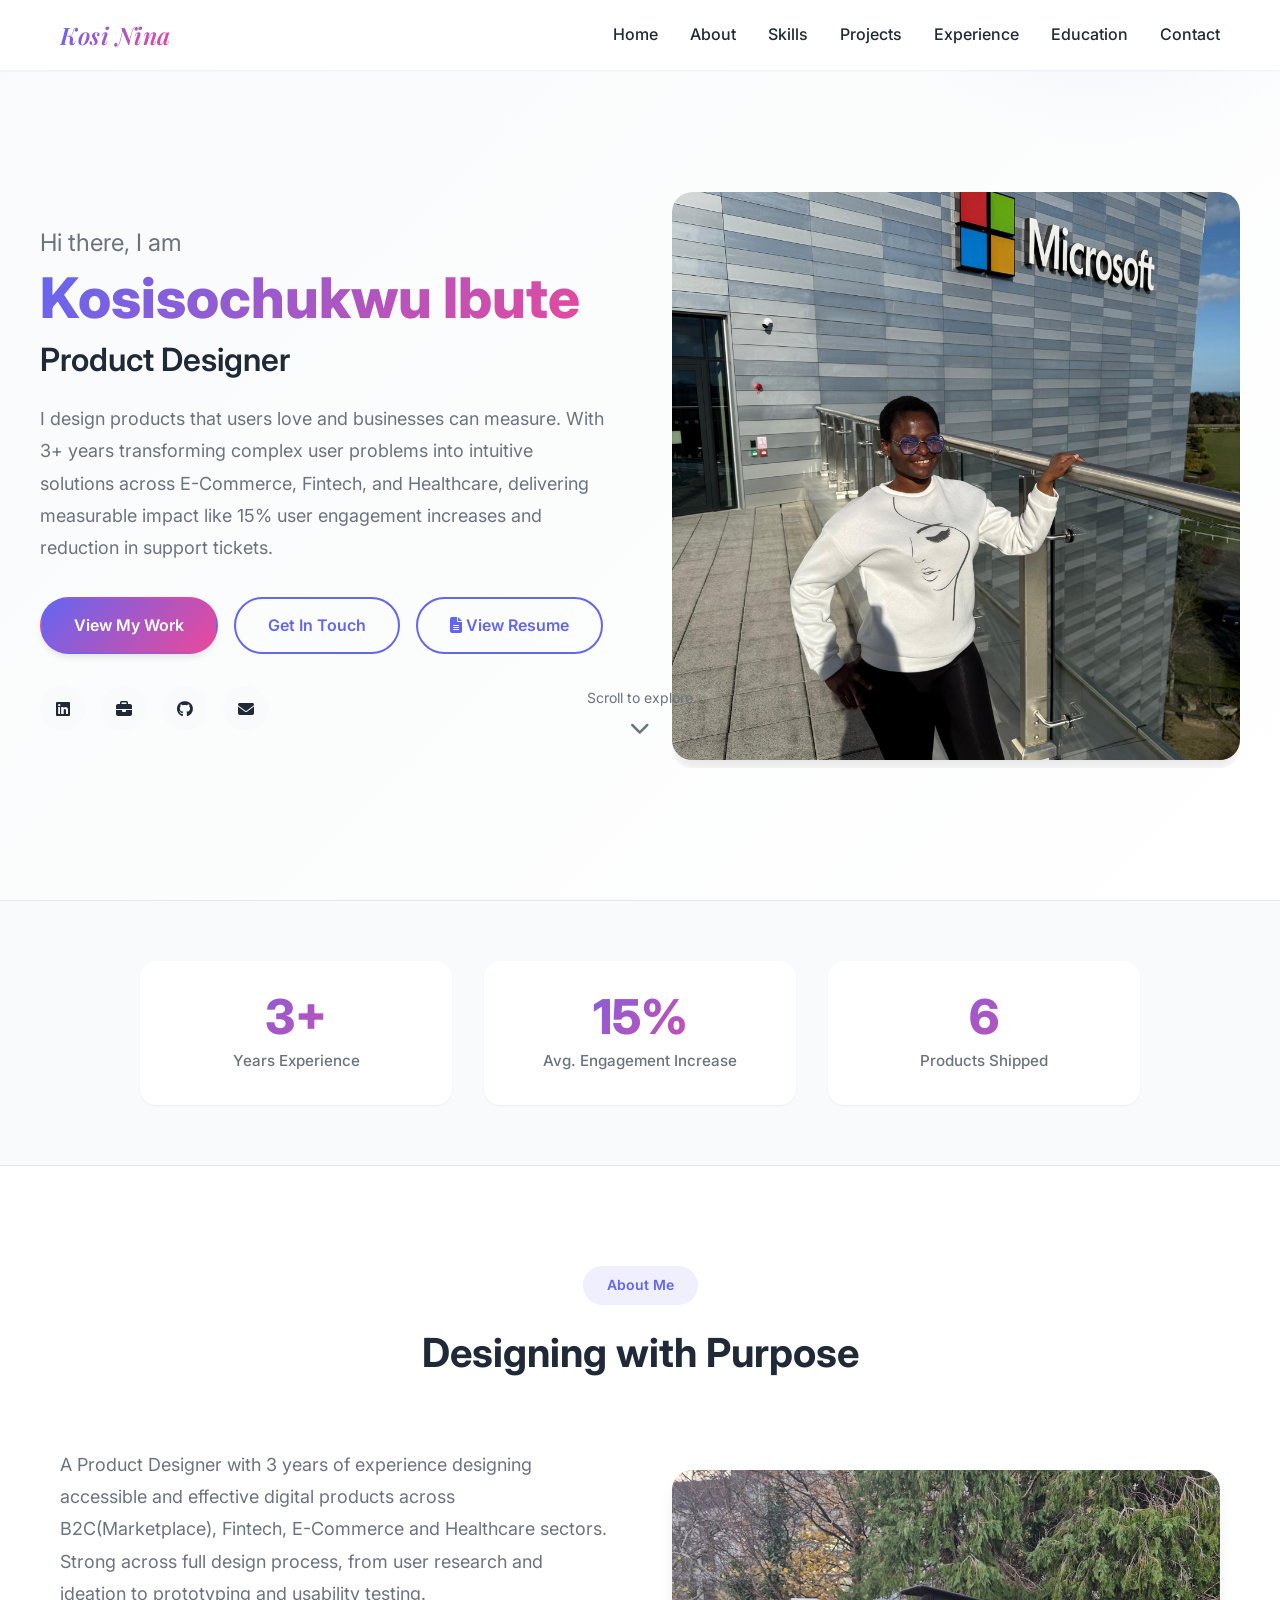
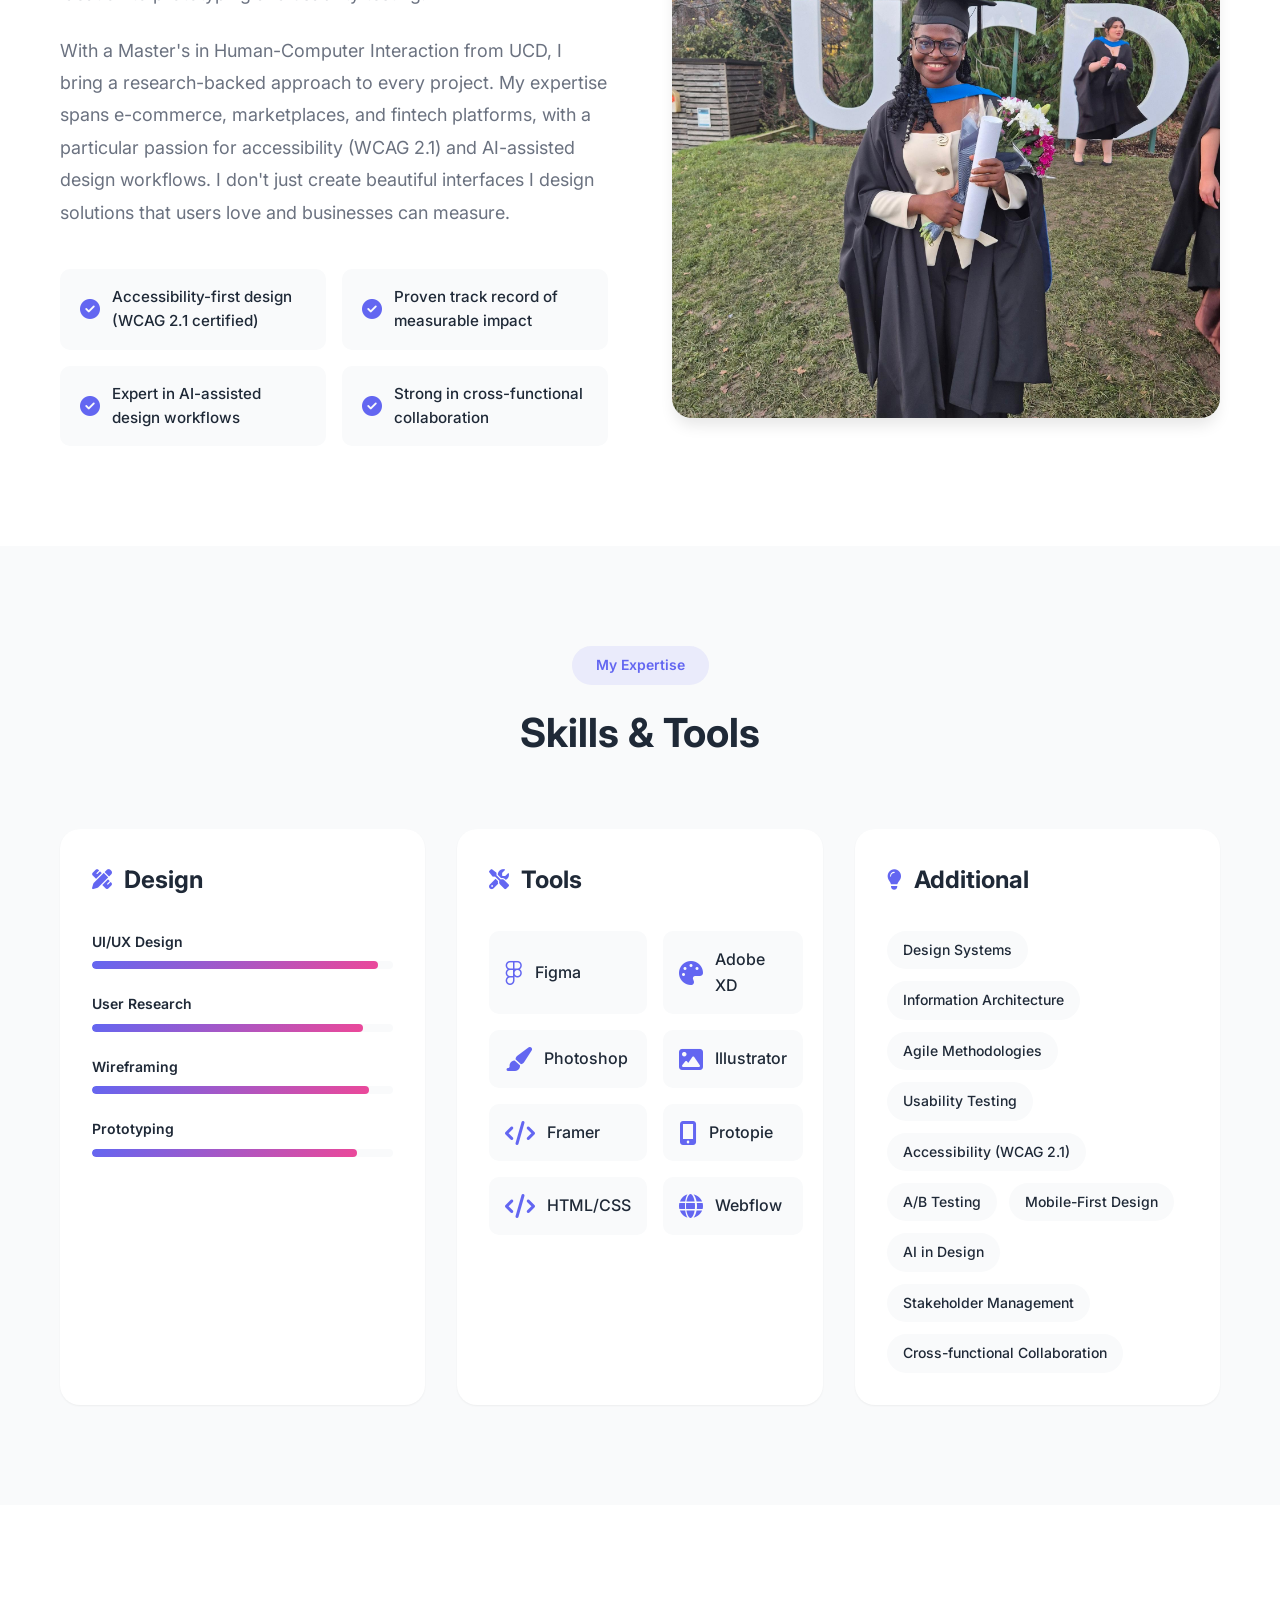
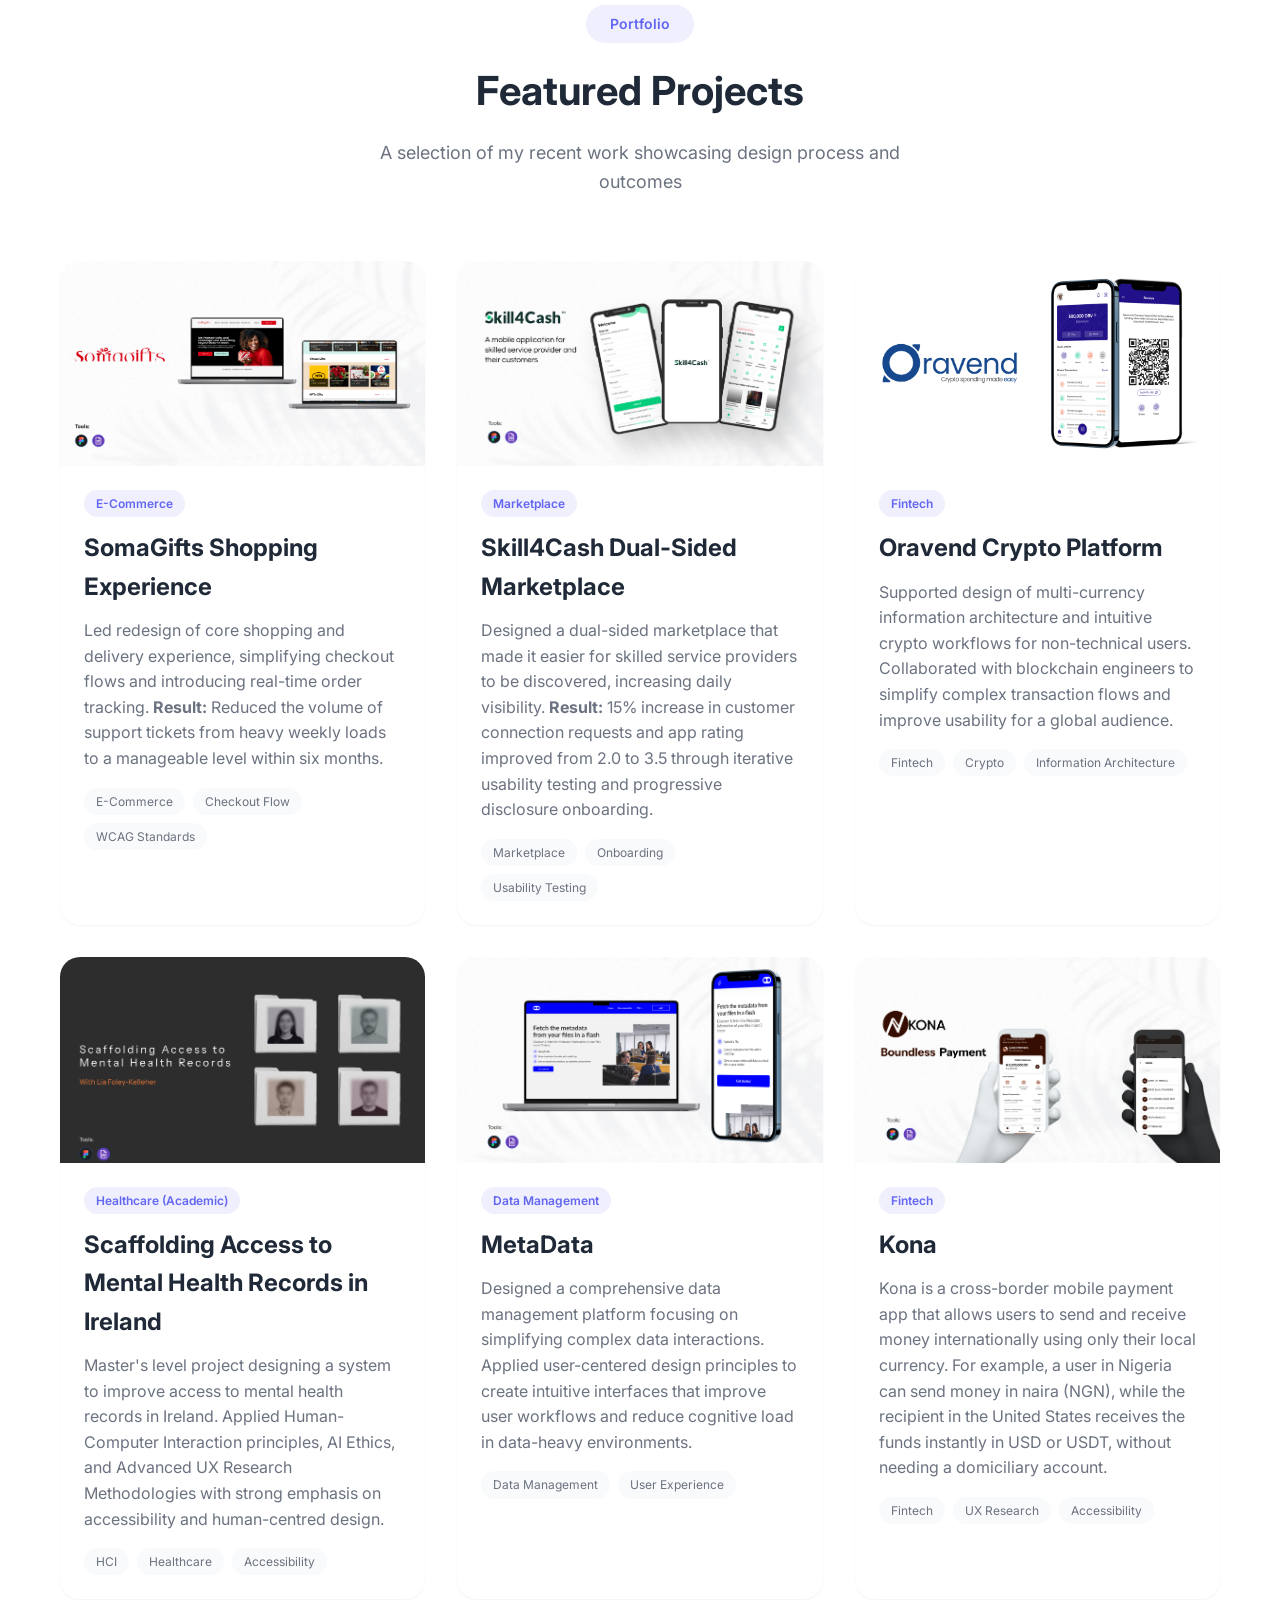
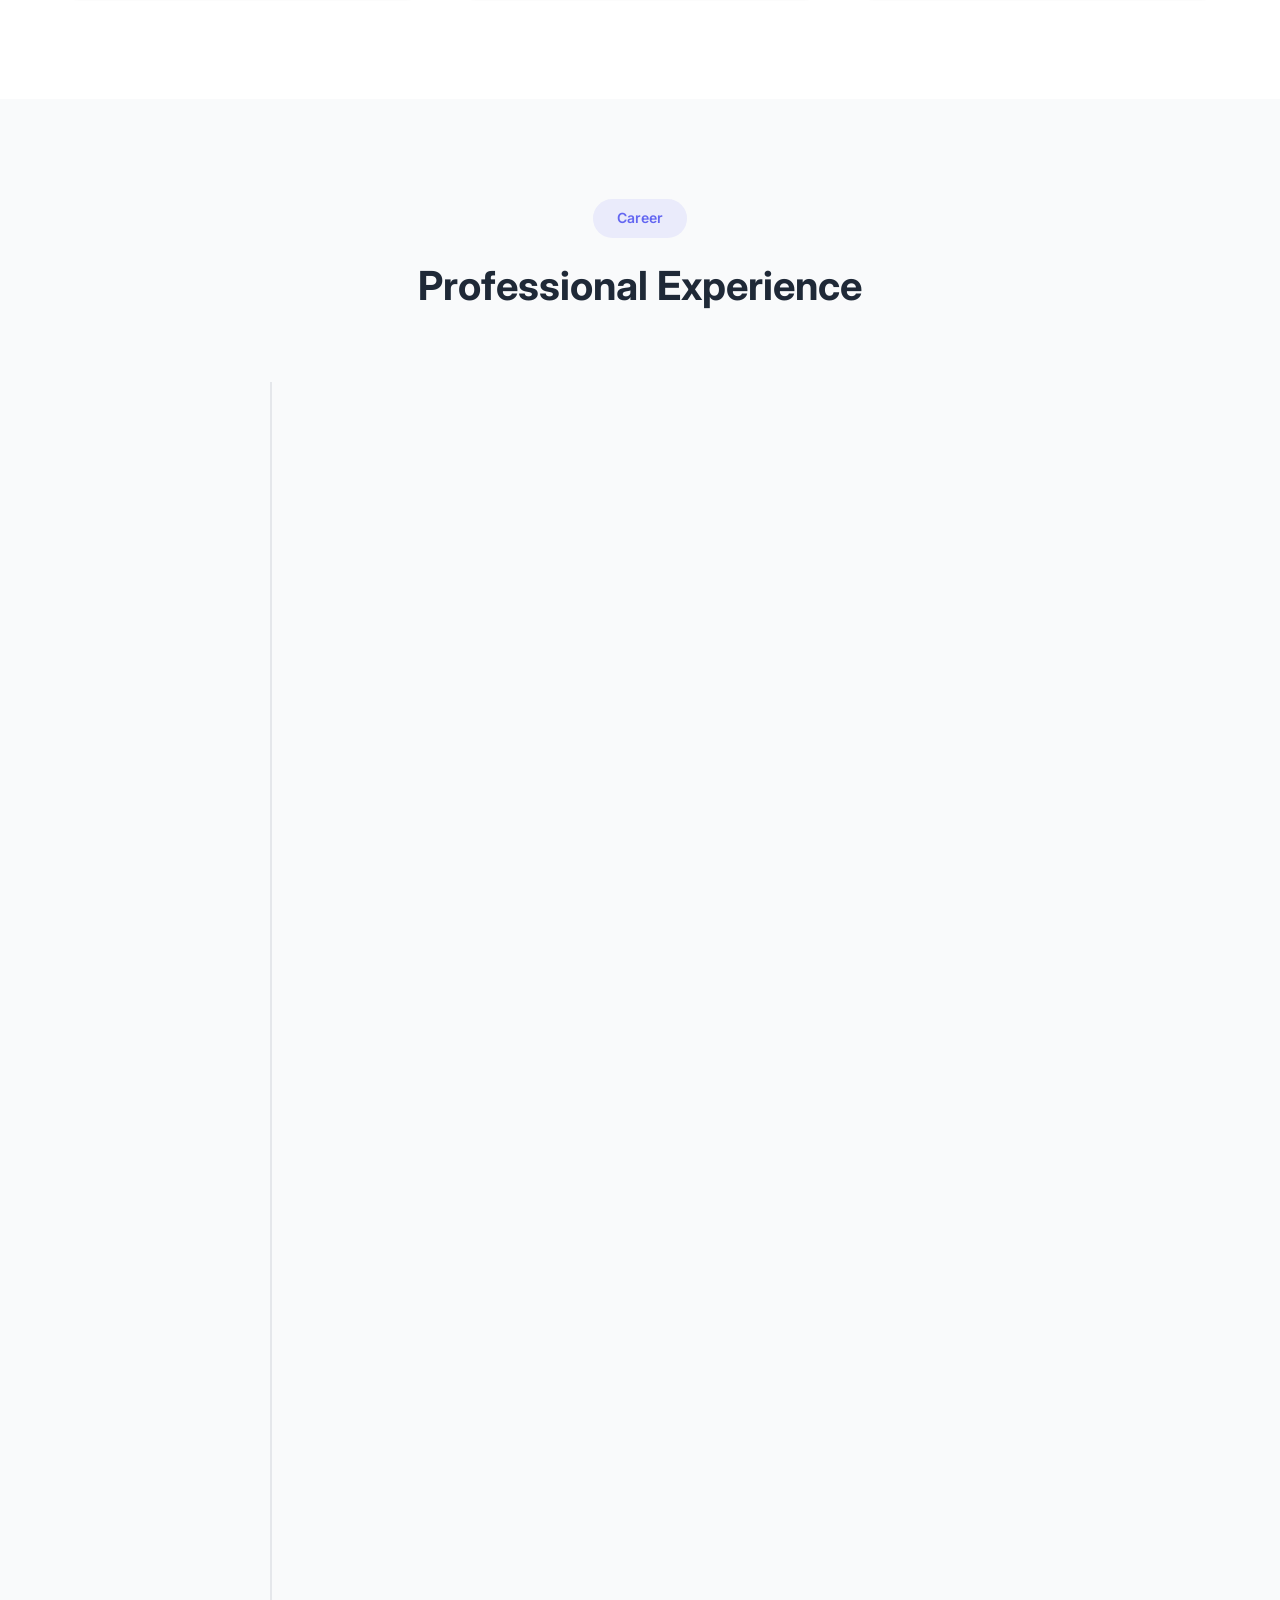
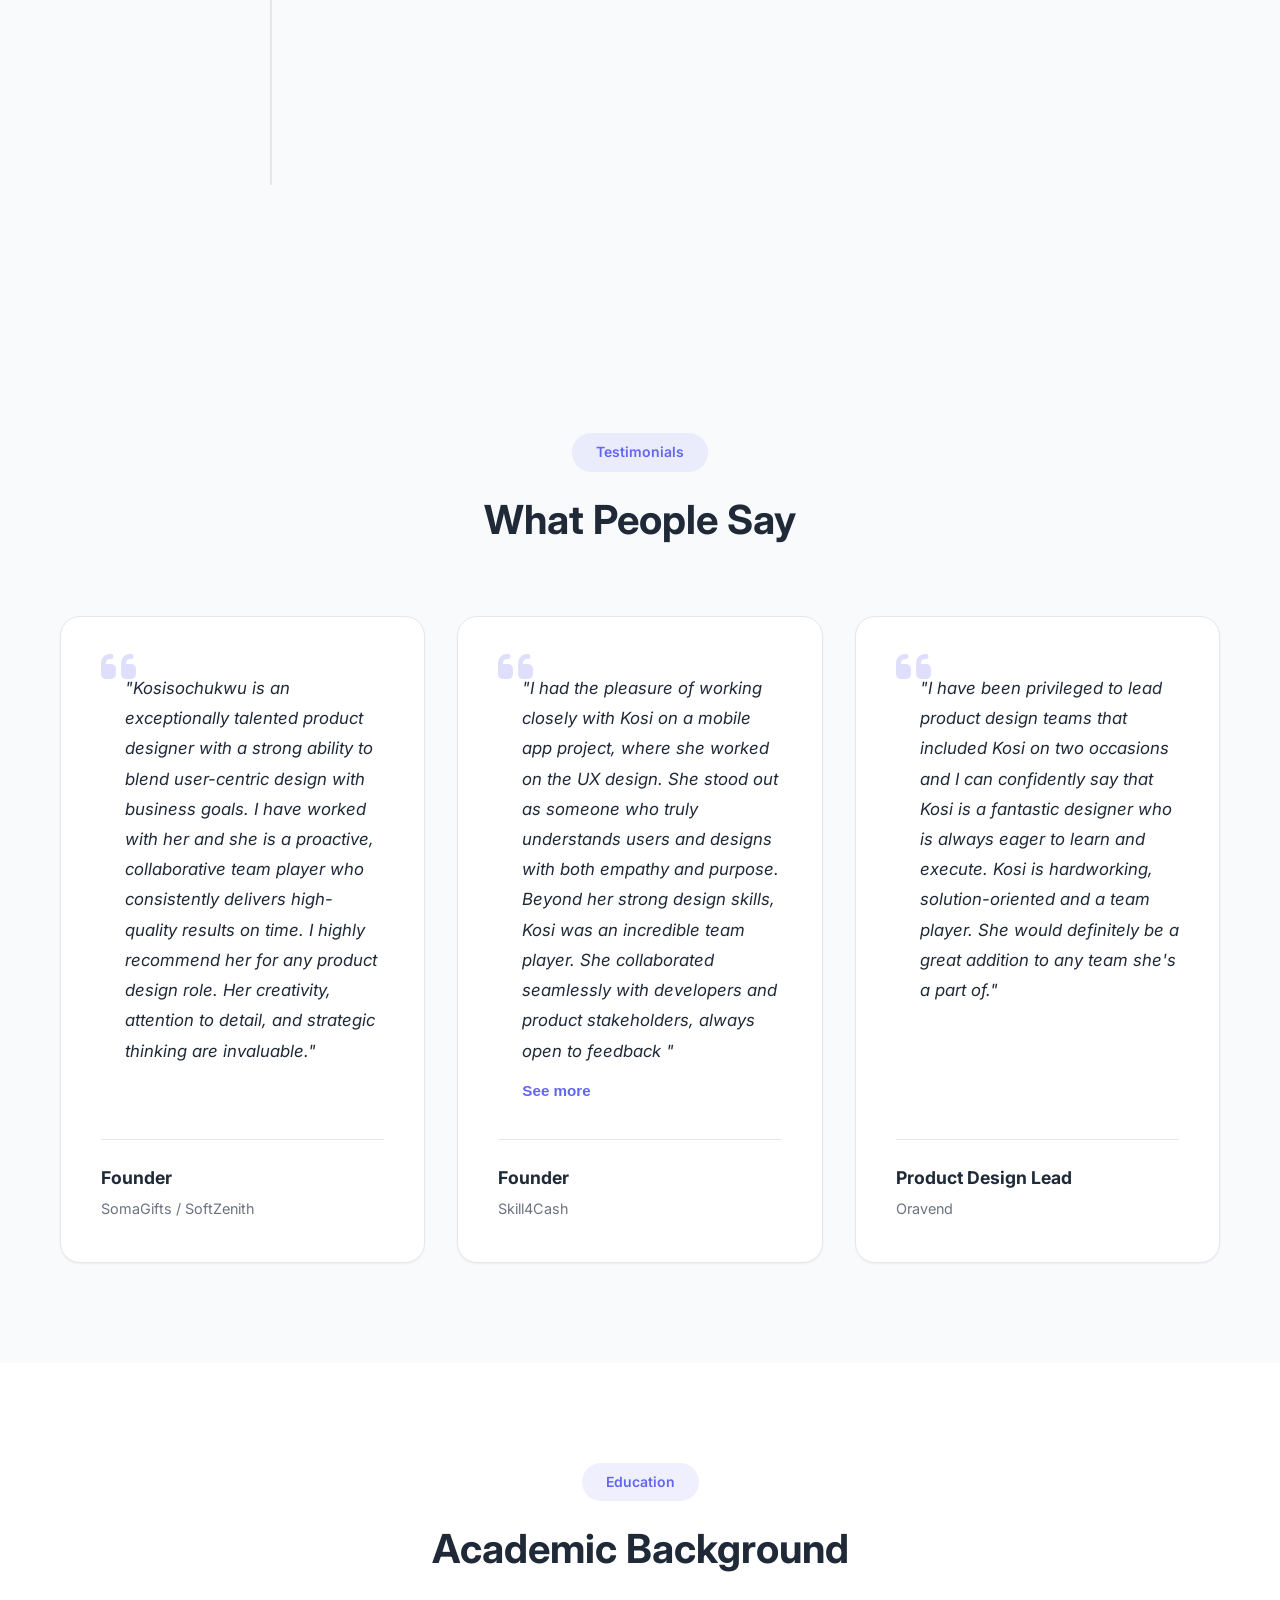
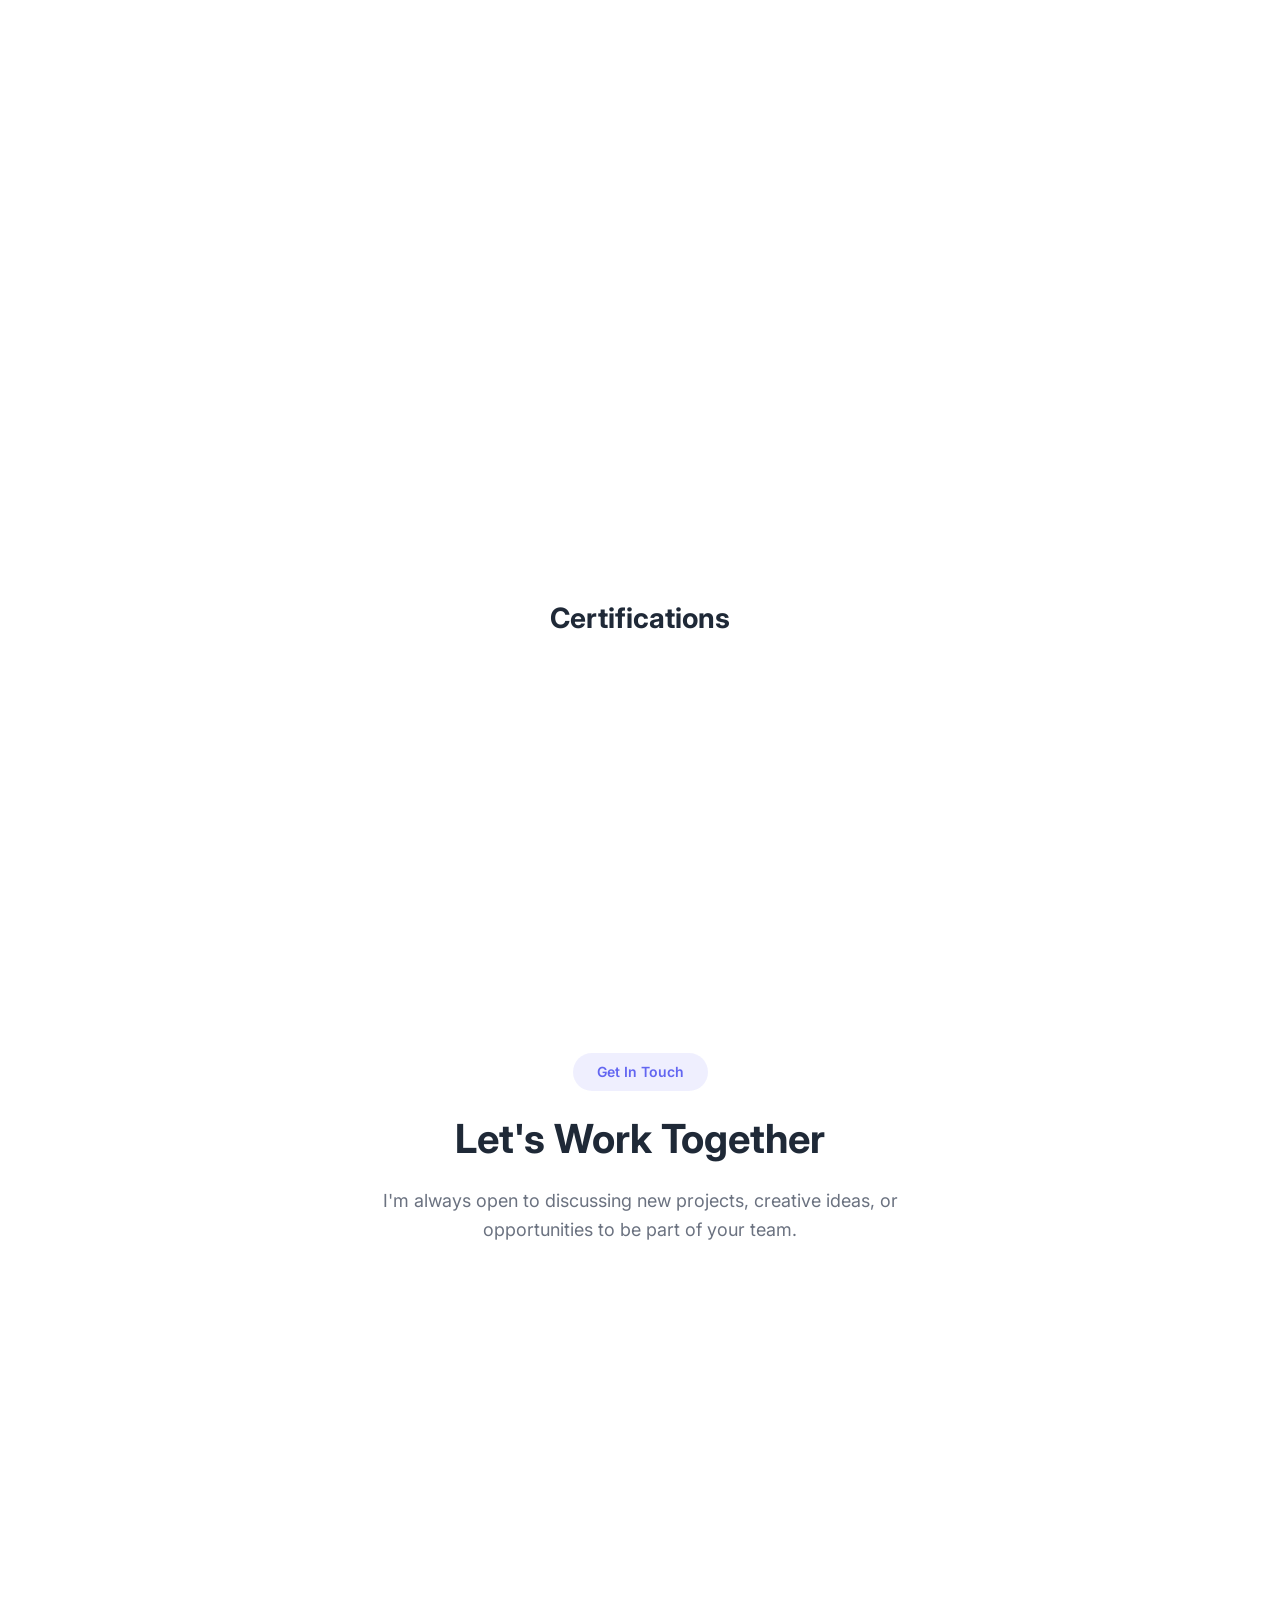
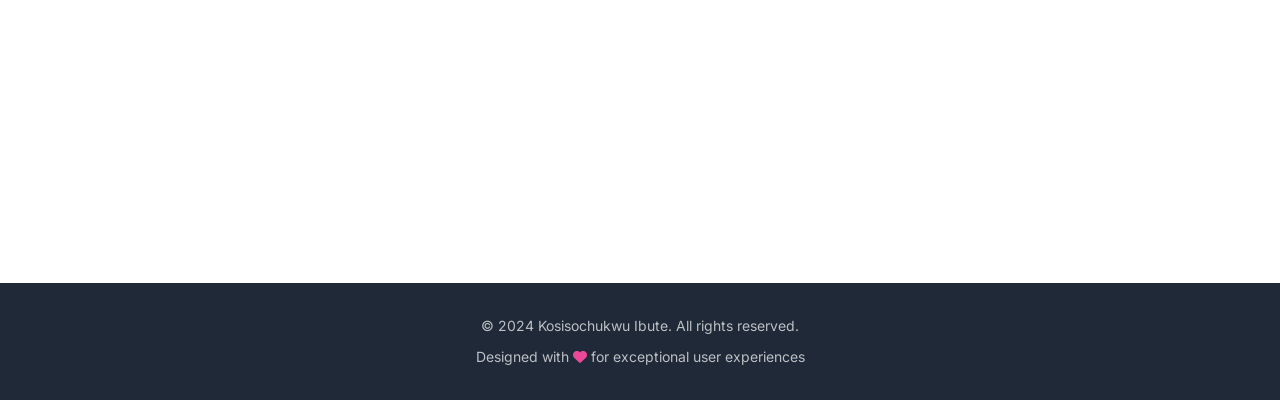
==== index.html @ f2a94120 "first commit" ====
<!DOCTYPE html>
<html lang="en">
  <head>
    <meta charset="UTF-8" />
    <meta name="viewport" content="width=device-width, initial-scale=1.0" />
    <meta
      name="description"
      content="Kosisochukwu Ibute - Product/UX Designer specializing in e-commerce, marketplaces, and service platforms. Creating accessible, user-centered designs with measurable impact."
    />
    <title>Kosisochukwu Ibute - Product/UX Designer Portfolio</title>
    <link rel="stylesheet" href="styles.css" />
    <link rel="preconnect" href="https://fonts.googleapis.com" />
    <link rel="preconnect" href="https://fonts.gstatic.com" crossorigin />
    <link
      href="https://fonts.googleapis.com/css2?family=Inter:wght@300;400;500;600;700;800&family=Playfair+Display:wght@400;500;600;700&display=swap"
      rel="stylesheet"
    />
    <link
      rel="stylesheet"
      href="https://cdnjs.cloudflare.com/ajax/libs/font-awesome/6.4.0/css/all.min.css"
    />
  </head>
  <body>
    <!-- Navigation -->
    <nav class="navbar" id="navbar">
      <div class="nav-container">
        <div class="nav-logo">
          <a href="#home">Kosi Nina</a>
        </div>
        <ul class="nav-menu" id="nav-menu">
          <li><a href="#home" class="nav-link">Home</a></li>
          <li><a href="#about" class="nav-link">About</a></li>
          <li><a href="#skills" class="nav-link">Skills</a></li>
          <li><a href="#projects" class="nav-link">Projects</a></li>
          <li><a href="#experience" class="nav-link">Experience</a></li>
          <li><a href="#education" class="nav-link">Education</a></li>
          <li><a href="#contact" class="nav-link">Contact</a></li>
        </ul>
        <div class="nav-toggle" id="nav-toggle">
          <span></span>
          <span></span>
          <span></span>
        </div>
      </div>
    </nav>

    <!-- Hero Section -->
    <section id="home" class="hero">
      <div class="hero-container">
        <div class="hero-content">
          <div class="hero-text">
            <h1 class="hero-title">
              <span class="greeting">Hi there, I am</span>
              <span class="name">Kosisochukwu Ibute</span>
              <span class="role">Product Designer</span>
            </h1>
            <p class="hero-description">
              I design products that users love and businesses can measure. With
              3+ years transforming complex user problems into intuitive
              solutions across E-Commerce, Fintech, and Healthcare, delivering
              measurable impact like 15% user engagement increases and reduction
              in support tickets.
            </p>
            <div class="hero-buttons">
              <a href="#projects" class="btn btn-primary">View My Work</a>
              <a href="#contact" class="btn btn-secondary">Get In Touch</a>
              <a
                href="https://docs.google.com/document/d/1Z4t0O67H4bUrwllw7_n6N_5n6ng1xH-hvOZMWwkYQN8/view"
                class="btn btn-secondary"
                target="_blank"
                rel="noopener noreferrer"
              >
                <i class="fas fa-file-alt"></i> View Resume
              </a>
            </div>
            <div class="hero-social">
              <a
                href="https://www.linkedin.com/in/kosisochukwu-ibute-6493121a3"
                aria-label="LinkedIn"
                title="LinkedIn"
                target="_blank"
                rel="noopener noreferrer"
                ><i class="fab fa-linkedin"></i
              ></a>
              <a
                href="https://www.notion.so/kosinina/Kosi-Nina-9a6395f71e2745cb83aa433cf4362776"
                aria-label="Portfolio"
                title="View Portfolio"
                target="_blank"
                rel="noopener noreferrer"
                ><i class="fas fa-briefcase"></i
              ></a>
              <a
                href="https://github.com/KosiNina"
                aria-label="GitHub"
                title="GitHub"
                target="_blank"
                rel="noopener noreferrer"
                ><i class="fab fa-github"></i
              ></a>
              <a
                href="mailto:kosisochukwuibute@gmail.com"
                aria-label="Email"
                title="Email"
                ><i class="fas fa-envelope"></i
              ></a>
            </div>
          </div>
          <div class="hero-image">
            <img
              src="profile.jpeg"
              alt="Kosisochukwu Ibute - Product/UX Designer"
              class="profile-image"
            />
          </div>
        </div>
        <div class="scroll-indicator">
          <span>Scroll to explore</span>
          <i class="fas fa-chevron-down"></i>
        </div>
      </div>
    </section>

    <!-- Quick Stats Section -->
    <section class="quick-stats">
      <div class="container">
        <div class="stats-grid">
          <div class="stat-item">
            <div class="stat-number">3+</div>
            <div class="stat-label">Years Experience</div>
          </div>
          <div class="stat-item">
            <div class="stat-number">15%</div>
            <div class="stat-label">Avg. Engagement Increase</div>
          </div>
          <div class="stat-item">
            <div class="stat-number">6</div>
            <div class="stat-label">Products Shipped</div>
          </div>
        </div>
      </div>
    </section>

    <!-- About Section -->
    <section id="about" class="about">
      <div class="container">
        <div class="section-header">
          <span class="section-tag">About Me</span>
          <h2 class="section-title">Designing with Purpose</h2>
        </div>
        <div class="about-content">
          <div class="about-text">
            <p class="about-intro">
              A Product Designer with 3 years of experience designing accessible
              and effective digital products across B2C(Marketplace), Fintech,
              E-Commerce and Healthcare sectors. Strong across full design
              process, from user research and ideation to prototyping and
              usability testing.
            </p>
            <p>
              With a Master's in Human-Computer Interaction from UCD, I bring a
              research-backed approach to every project. My expertise spans
              e-commerce, marketplaces, and fintech platforms, with a particular
              passion for accessibility (WCAG 2.1) and AI-assisted design
              workflows. I don't just create beautiful interfaces I design
              solutions that users love and businesses can measure.
            </p>
            <div class="about-highlights">
              <div class="highlight-item">
                <i class="fas fa-check-circle"></i>
                <span>Accessibility-first design (WCAG 2.1 certified)</span>
              </div>
              <div class="highlight-item">
                <i class="fas fa-check-circle"></i>
                <span>Proven track record of measurable impact</span>
              </div>
              <div class="highlight-item">
                <i class="fas fa-check-circle"></i>
                <span>Expert in AI-assisted design workflows</span>
              </div>
              <div class="highlight-item">
                <i class="fas fa-check-circle"></i>
                <span>Strong in cross-functional collaboration</span>
              </div>
            </div>
          </div>
          <div class="about-image">
            <img
              src="profile2.jpeg"
              alt="Kosisochukwu Ibute - UCD Graduation"
              class="profile-image"
            />
          </div>
        </div>
      </div>
    </section>

    <!-- Skills Section -->
    <section id="skills" class="skills">
      <div class="container">
        <div class="section-header">
          <span class="section-tag">My Expertise</span>
          <h2 class="section-title">Skills & Tools</h2>
        </div>
        <div class="skills-grid">
          <div class="skill-category">
            <h3 class="skill-category-title">
              <i class="fas fa-pencil-ruler"></i>
              Design
            </h3>
            <div class="skill-items">
              <div class="skill-item">
                <span class="skill-name">UI/UX Design</span>
                <div class="skill-bar">
                  <div class="skill-progress" data-width="95"></div>
                </div>
              </div>
              <div class="skill-item">
                <span class="skill-name">User Research</span>
                <div class="skill-bar">
                  <div class="skill-progress" data-width="90"></div>
                </div>
              </div>
              <div class="skill-item">
                <span class="skill-name">Wireframing</span>
                <div class="skill-bar">
                  <div class="skill-progress" data-width="92"></div>
                </div>
              </div>
              <div class="skill-item">
                <span class="skill-name">Prototyping</span>
                <div class="skill-bar">
                  <div class="skill-progress" data-width="88"></div>
                </div>
              </div>
            </div>
          </div>
          <div class="skill-category">
            <h3 class="skill-category-title">
              <i class="fas fa-tools"></i>
              Tools
            </h3>
            <div class="tools-grid">
              <div class="tool-item">
                <i class="fab fa-figma"></i>
                <span>Figma</span>
              </div>
              <div class="tool-item">
                <i class="fas fa-palette"></i>
                <span>Adobe XD</span>
              </div>
              <div class="tool-item">
                <i class="fas fa-paint-brush"></i>
                <span>Photoshop</span>
              </div>
              <div class="tool-item">
                <i class="fas fa-image"></i>
                <span>Illustrator</span>
              </div>
              <div class="tool-item">
                <i class="fas fa-code"></i>
                <span>Framer</span>
              </div>
              <div class="tool-item">
                <i class="fas fa-mobile-alt"></i>
                <span>Protopie</span>
              </div>
              <div class="tool-item">
                <i class="fas fa-code"></i>
                <span>HTML/CSS</span>
              </div>
              <div class="tool-item">
                <i class="fas fa-globe"></i>
                <span>Webflow</span>
              </div>
            </div>
          </div>
          <div class="skill-category">
            <h3 class="skill-category-title">
              <i class="fas fa-lightbulb"></i>
              Additional
            </h3>
            <div class="additional-skills">
              <span class="skill-badge">Design Systems</span>
              <span class="skill-badge">Information Architecture</span>
              <span class="skill-badge">Agile Methodologies</span>
              <span class="skill-badge">Usability Testing</span>
              <span class="skill-badge">Accessibility (WCAG 2.1)</span>
              <span class="skill-badge">A/B Testing</span>
              <span class="skill-badge">Mobile-First Design</span>
              <span class="skill-badge">AI in Design</span>
              <span class="skill-badge">Stakeholder Management</span>
              <span class="skill-badge">Cross-functional Collaboration</span>
            </div>
          </div>
        </div>
      </div>
    </section>

    <!-- Projects Section -->
    <section id="projects" class="projects">
      <div class="container">
        <div class="section-header">
          <span class="section-tag">Portfolio</span>
          <h2 class="section-title">Featured Projects</h2>
          <p class="section-subtitle">
            A selection of my recent work showcasing design process and outcomes
          </p>
        </div>
        <div class="projects-grid">
          <div class="project-card">
            <div class="project-image">
              <img src="Screen use.png" alt="SomaGifts Project" />
              <div class="project-overlay">
                <a href="somagift-case-study.html" class="project-link"
                  >View Case Study</a
                >
              </div>
            </div>
            <div class="project-content">
              <span class="project-category">E-Commerce</span>
              <h3 class="project-title">SomaGifts Shopping Experience</h3>
              <p class="project-description">
                Led redesign of core shopping and delivery experience,
                simplifying checkout flows and introducing real-time order
                tracking. <strong>Result:</strong> Reduced the volume of support
                tickets from heavy weekly loads to a manageable level within six
                months.
              </p>
              <div class="project-tags">
                <span>E-Commerce</span>
                <span>Checkout Flow</span>
                <span>WCAG Standards</span>
              </div>
            </div>
          </div>
          <div class="project-card">
            <div class="project-image">
              <img
                src="Skill4Cash.png"
                alt="Skill4Cash Dual-Sided Marketplace"
              />
              <div class="project-overlay">
                <a href="skill4cash-case-study.html" class="project-link"
                  >View Case Study</a
                >
              </div>
            </div>
            <div class="project-content">
              <span class="project-category">Marketplace</span>
              <h3 class="project-title">Skill4Cash Dual-Sided Marketplace</h3>
              <p class="project-description">
                Designed a dual-sided marketplace that made it easier for
                skilled service providers to be discovered, increasing daily
                visibility. <strong>Result:</strong> 15% increase in customer
                connection requests and app rating improved from 2.0 to 3.5
                through iterative usability testing and progressive disclosure
                onboarding.
              </p>
              <div class="project-tags">
                <span>Marketplace</span>
                <span>Onboarding</span>
                <span>Usability Testing</span>
              </div>
            </div>
          </div>
          <div class="project-card">
            <div class="project-image">
              <img src="Oravend.png" alt="Oravend Crypto Platform" />
              <div class="project-overlay">
                <a href="oravend-case-study.html" class="project-link"
                  >View Case Study</a
                >
              </div>
            </div>
            <div class="project-content">
              <span class="project-category">Fintech</span>
              <h3 class="project-title">Oravend Crypto Platform</h3>
              <p class="project-description">
                Supported design of multi-currency information architecture and
                intuitive crypto workflows for non-technical users. Collaborated
                with blockchain engineers to simplify complex transaction flows
                and improve usability for a global audience.
              </p>
              <div class="project-tags">
                <span>Fintech</span>
                <span>Crypto</span>
                <span>Information Architecture</span>
              </div>
            </div>
          </div>
          <div class="project-card">
            <div class="project-image">
              <img
                src="Mental health.png"
                alt="Scaffolding Access to Mental Health Records in Ireland"
              />
              <div class="project-overlay">
                <a href="mental-health-case-study.html" class="project-link"
                  >View Case Study</a
                >
              </div>
            </div>
            <div class="project-content">
              <span class="project-category">Healthcare (Academic)</span>
              <h3 class="project-title">
                Scaffolding Access to Mental Health Records in Ireland
              </h3>
              <p class="project-description">
                Master's level project designing a system to improve access to
                mental health records in Ireland. Applied Human-Computer
                Interaction principles, AI Ethics, and Advanced UX Research
                Methodologies with strong emphasis on accessibility and
                human-centred design.
              </p>
              <div class="project-tags">
                <span>HCI</span>
                <span>Healthcare</span>
                <span>Accessibility</span>
              </div>
            </div>
          </div>
          <div class="project-card">
            <div class="project-image">
              <img src="MetaData.png" alt="MetaData Project" />
              <div class="project-overlay">
                <a href="metadata-case-study.html" class="project-link"
                  >View Case Study</a
                >
              </div>
            </div>
            <div class="project-content">
              <span class="project-category">Data Management</span>
              <h3 class="project-title">MetaData</h3>
              <p class="project-description">
                Designed a comprehensive data management platform focusing on
                simplifying complex data interactions. Applied user-centered
                design principles to create intuitive interfaces that improve
                user workflows and reduce cognitive load in data-heavy
                environments.
              </p>
              <div class="project-tags">
                <span>Data Management</span>
                <span>User Experience</span>
              </div>
            </div>
          </div>
          <div class="project-card">
            <div class="project-image">
              <img src="Kona.png" alt="Kona Project" />
              <div class="project-overlay">
                <a href="kona-case-study.html" class="project-link"
                  >View Case Study</a
                >
              </div>
            </div>
            <div class="project-content">
              <span class="project-category">Fintech</span>
              <h3 class="project-title">Kona</h3>
              <p class="project-description">
                Kona is a cross-border mobile payment app that allows users to
                send and receive money internationally using only their local
                currency. For example, a user in Nigeria can send money in naira
                (NGN), while the recipient in the United States receives the
                funds instantly in USD or USDT, without needing a domiciliary
                account.
              </p>
              <div class="project-tags">
                <span>Fintech</span>
                <span>UX Research</span>
                <span>Accessibility</span>
              </div>
            </div>
          </div>
        </div>
      </div>
    </section>

    <!-- Experience Section -->
    <section id="experience" class="experience">
      <div class="container">
        <div class="section-header">
          <span class="section-tag">Career</span>
          <h2 class="section-title">Professional Experience</h2>
        </div>
        <div class="timeline">
          <div class="timeline-item">
            <div class="timeline-marker"></div>
            <div class="timeline-content">
              <span class="timeline-date">Dec 2023 – May 2024</span>
              <h3 class="timeline-title">UX Designer</h3>
              <span class="timeline-company"
                >SoftZenith (Digital Agency), Contract, Remote</span
              >
              <p class="timeline-description">
                Led improvement of core shopping and delivery experience for
                SomaGifts, starting with understanding where users were getting
                confused and what slowed them down during checkout. Redesigned
                key flows aligned with WCAG standards and simplified steps to
                complete key tasks.
              </p>
              <ul class="timeline-achievements">
                <li>
                  Introduced real-time order tracking, reducing support tickets
                  from heavy weekly loads to manageable levels
                </li>
                <li>
                  Streamlined checkout with multiple payment options, increasing
                  successful monthly transactions
                </li>
                <li>
                  Collaborated in Agile sprints with PMs and engineers to
                  deliver features on schedule
                </li>
              </ul>
            </div>
          </div>
          <div class="timeline-item">
            <div class="timeline-marker"></div>
            <div class="timeline-content">
              <span class="timeline-date">Feb 2022 – May 2024</span>
              <h3 class="timeline-title">UX Designer</h3>
              <span class="timeline-company"
                >Skill4Cash, Part-time, Remote</span
              >
              <p class="timeline-description">
                Designed a dual-sided marketplace that made it easier for
                skilled service providers to be discovered, increasing their
                daily visibility and contributing to a 15% rise in customer
                connection requests.
              </p>
              <ul class="timeline-achievements">
                <li>
                  Redesigned onboarding flows using progressive disclosure,
                  driving more users to finish onboarding
                </li>
                <li>
                  Conducted regular iterative usability testing, contributing to
                  raising app rating from 2.0 to 3.5
                </li>
                <li>
                  Enhanced profile and search features for smoother
                  client-provider interactions
                </li>
              </ul>
            </div>
          </div>
          <div class="timeline-item">
            <div class="timeline-marker"></div>
            <div class="timeline-content">
              <span class="timeline-date">Dec 2021 – May 2022</span>
              <h3 class="timeline-title">Junior Product Designer</h3>
              <span class="timeline-company">Oravend, Contract, Remote</span>
              <p class="timeline-description">
                Supported senior designers in creating responsive layouts and
                simplifying complex transaction flows. Assisted in structuring
                multi-currency information architecture to improve usability for
                a global audience.
              </p>
              <ul class="timeline-achievements">
                <li>
                  Collaborated with blockchain engineers to design intuitive
                  crypto workflows for non-technical users
                </li>
                <li>
                  Built foundational skills in UX research, wireframing, and
                  accessibility practices
                </li>
                <li>Contributed to improving transaction flow usability</li>
              </ul>
            </div>
          </div>
        </div>
      </div>
    </section>

    <!-- Testimonials Section -->
    <section class="testimonials">
      <div class="container">
        <div class="section-header">
          <span class="section-tag">Testimonials</span>
          <h2 class="section-title">What People Say</h2>
        </div>
        <div class="testimonials-grid">
          <div class="testimonial-card">
            <div class="testimonial-content">
              <i class="fas fa-quote-left testimonial-quote"></i>
              <p class="testimonial-text">
                "Kosisochukwu is an exceptionally talented product designer with
                a strong ability to blend user-centric design with business
                goals. I have worked with her and she is a proactive,
                collaborative team player who consistently delivers high-quality
                results on time. I highly recommend her for any product design
                role. Her creativity, attention to detail, and strategic
                thinking are invaluable."
              </p>
            </div>
            <div class="testimonial-author">
              <div class="testimonial-author-info">
                <h4 class="testimonial-name">Founder</h4>
                <span class="testimonial-role">SomaGifts / SoftZenith</span>
              </div>
            </div>
          </div>
          <div class="testimonial-card">
            <div class="testimonial-content">
              <i class="fas fa-quote-left testimonial-quote"></i>
              <p class="testimonial-text">
                "I had the pleasure of working closely with Kosi on a mobile app
                project, where she worked on the UX design. She stood out as
                someone who truly understands users and designs with both
                empathy and purpose. Beyond her strong design skills, Kosi was
                an incredible team player. She collaborated seamlessly with
                developers and product stakeholders, always open to feedback
                <span class="testimonial-text-full" style="display: none">
                  and proactive in finding solutions. Her creativity, positive
                  energy, and attention to detail consistently elevated the
                  quality of our work and the overall user experience of the
                  app. What I appreciated most was her ability to balance
                  aesthetics with usability. I would highly recommend Kosi to
                  any team looking for a collaborative, innovative UX designer
                  committed to impactful user experiences. </span
                >"
              </p>
              <button
                class="testimonial-toggle"
                onclick="toggleTestimonial(this)"
              >
                See more
              </button>
            </div>
            <div class="testimonial-author">
              <div class="testimonial-author-info">
                <h4 class="testimonial-name">Founder</h4>
                <span class="testimonial-role">Skill4Cash</span>
              </div>
            </div>
          </div>
          <div class="testimonial-card">
            <div class="testimonial-content">
              <i class="fas fa-quote-left testimonial-quote"></i>
              <p class="testimonial-text">
                "I have been privileged to lead product design teams that
                included Kosi on two occasions and I can confidently say that
                Kosi is a fantastic designer who is always eager to learn and
                execute. Kosi is hardworking, solution-oriented and a team
                player. She would definitely be a great addition to any team
                she's a part of."
              </p>
            </div>
            <div class="testimonial-author">
              <div class="testimonial-author-info">
                <h4 class="testimonial-name">Product Design Lead</h4>
                <span class="testimonial-role">Oravend</span>
              </div>
            </div>
          </div>
        </div>
      </div>
    </section>

    <!-- Education Section -->
    <section id="education" class="education">
      <div class="container">
        <div class="section-header">
          <span class="section-tag">Education</span>
          <h2 class="section-title">Academic Background</h2>
        </div>
        <div class="education-content">
          <div class="education-item">
            <div class="education-icon">
              <i class="fas fa-graduation-cap"></i>
            </div>
            <div class="education-details">
              <span class="education-date">Oct 2025</span>
              <h3 class="education-degree">
                Master of Science, Human-Computer Interaction
              </h3>
              <span class="education-institution"
                >University College Dublin, Ireland</span
              >
              <p class="education-description">
                Specialised coursework: AI Ethics, Interaction Design, Cognitive
                Psychology, Research Methods, and Real-world Design Projects.
              </p>
              <p class="education-focus">
                <strong>Focus areas:</strong> Accessibility Design,
                Human-Centred AI, and Advanced UX Research Methodologies.
              </p>
            </div>
          </div>
          <div class="education-item">
            <div class="education-icon">
              <i class="fas fa-university"></i>
            </div>
            <div class="education-details">
              <span class="education-date">Sep 2019</span>
              <h3 class="education-degree">
                Bachelor of Arts, Mass Communication
              </h3>
              <span class="education-institution"
                >University of Nigeria Nsukka, Nigeria</span
              >
            </div>
          </div>
        </div>
        <div class="certifications">
          <h3 class="certifications-title">Certifications</h3>
          <div class="certifications-grid">
            <div class="certification-item">
              <i class="fas fa-certificate"></i>
              <div>
                <h4>Google UX Design Professional Certificate</h4>
                <span
                  >2021 - 7-course program covering end-to-end design
                  process</span
                >
              </div>
            </div>
            <div class="certification-item">
              <i class="fas fa-certificate"></i>
              <div>
                <h4>Adobe Photoshop for Beginners</h4>
                <span>Udemy - June 2021</span>
              </div>
            </div>
            <div class="certification-item">
              <i class="fas fa-certificate"></i>
              <div>
                <h4>Google Digital Skills for Africa</h4>
                <span>Coursera - June 2021</span>
              </div>
            </div>
          </div>
        </div>
      </div>
    </section>

    <!-- Contact Section -->
    <section id="contact" class="contact">
      <div class="container">
        <div class="section-header">
          <span class="section-tag">Get In Touch</span>
          <h2 class="section-title">Let's Work Together</h2>
          <p class="section-subtitle">
            I'm always open to discussing new projects, creative ideas, or
            opportunities to be part of your team.
          </p>
        </div>
        <div class="contact-content">
          <div class="contact-info">
            <div class="contact-item">
              <div class="contact-icon">
                <i class="fas fa-envelope"></i>
              </div>
              <div class="contact-details">
                <h4>Email</h4>
                <a href="mailto:kosisochukwuibute@gmail.com"
                  >kosisochukwuibute@gmail.com</a
                >
              </div>
            </div>
            <div class="contact-item">
              <div class="contact-icon">
                <i class="fas fa-phone"></i>
              </div>
              <div class="contact-details">
                <h4>Phone</h4>
                <a href="tel:+353852257522">+353 852257522</a>
              </div>
            </div>
            <div class="contact-item">
              <div class="contact-icon">
                <i class="fas fa-map-marker-alt"></i>
              </div>
              <div class="contact-details">
                <h4>Location</h4>
                <p>Dublin, Ireland | Available for remote work</p>
              </div>
            </div>
            <div class="contact-social">
              <a
                href="https://www.linkedin.com/in/kosisochukwu-ibute-6493121a3"
                aria-label="LinkedIn"
                title="LinkedIn"
                target="_blank"
                rel="noopener noreferrer"
                ><i class="fab fa-linkedin"></i
              ></a>
              <a
                href="https://www.notion.so/kosinina/Kosi-Nina-9a6395f71e2745cb83aa433cf4362776"
                aria-label="Portfolio"
                title="View Portfolio"
                target="_blank"
                rel="noopener noreferrer"
                ><i class="fas fa-briefcase"></i
              ></a>
              <a
                href="https://github.com/KosiNina"
                aria-label="GitHub"
                title="GitHub"
                target="_blank"
                rel="noopener noreferrer"
                ><i class="fab fa-github"></i
              ></a>
              <a
                href="mailto:kosisochukwuibute@gmail.com"
                aria-label="Email"
                title="Email"
                ><i class="fas fa-envelope"></i
              ></a>
            </div>
          </div>
          <form class="contact-form" id="contact-form">
            <div class="form-group">
              <input
                type="text"
                id="name"
                name="name"
                placeholder="Your Name"
                required
              />
            </div>
            <div class="form-group">
              <input
                type="email"
                id="email"
                name="email"
                placeholder="Your Email"
                required
              />
            </div>
            <div class="form-group">
              <input
                type="text"
                id="subject"
                name="subject"
                placeholder="Subject"
                required
              />
            </div>
            <div class="form-group">
              <textarea
                id="message"
                name="message"
                rows="6"
                placeholder="Your Message"
                required
              ></textarea>
            </div>
            <button type="submit" class="btn btn-primary">Send Message</button>
          </form>
        </div>
      </div>
    </section>

    <!-- Footer -->
    <footer class="footer">
      <div class="container">
        <div class="footer-content">
          <p>&copy; 2024 Kosisochukwu Ibute. All rights reserved.</p>
          <p>
            Designed with <i class="fas fa-heart"></i> for exceptional user
            experiences
          </p>
        </div>
      </div>
    </footer>

    <!-- Back to Top Button -->
    <button class="back-to-top" id="back-to-top" aria-label="Back to top">
      <i class="fas fa-arrow-up"></i>
    </button>

    <script src="script.js"></script>
  </body>
</html>
---- styles.css ----
/* ============================================
   CSS Variables & Reset
   ============================================ */
:root {
    --primary-color: #6366f1;
    --primary-dark: #4f46e5;
    --primary-light: #818cf8;
    --secondary-color: #ec4899;
    --accent-color: #f59e0b;
    --text-dark: #1f2937;
    --text-light: #6b7280;
    --text-lighter: #9ca3af;
    --bg-light: #f9fafb;
    --bg-white: #ffffff;
    --border-color: #e5e7eb;
    --shadow-sm: 0 1px 2px 0 rgba(0, 0, 0, 0.05);
    --shadow-md: 0 4px 6px -1px rgba(0, 0, 0, 0.1);
    --shadow-lg: 0 10px 15px -3px rgba(0, 0, 0, 0.1);
    --shadow-xl: 0 20px 25px -5px rgba(0, 0, 0, 0.1);
    --gradient-primary: linear-gradient(135deg, #6366f1 0%, #ec4899 100%);
    --gradient-secondary: linear-gradient(135deg, #667eea 0%, #764ba2 100%);
    --transition: all 0.3s cubic-bezier(0.4, 0, 0.2, 1);
}

* {
    margin: 0;
    padding: 0;
    box-sizing: border-box;
}

html {
    scroll-behavior: smooth;
}

body {
    font-family: 'Inter', -apple-system, BlinkMacSystemFont, 'Segoe UI', Roboto, sans-serif;
    color: var(--text-dark);
    line-height: 1.6;
    overflow-x: hidden;
}

.container {
    max-width: 1200px;
    margin: 0 auto;
    padding: 0 20px;
}

/* ============================================
   Navigation
   ============================================ */
.navbar {
    position: fixed;
    top: 0;
    left: 0;
    right: 0;
    background: rgba(255, 255, 255, 0.95);
    backdrop-filter: blur(10px);
    box-shadow: var(--shadow-sm);
    z-index: 1000;
    transition: var(--transition);
}

.navbar.scrolled {
    box-shadow: var(--shadow-md);
}

.nav-container {
    max-width: 1200px;
    margin: 0 auto;
    padding: 1rem 20px;
    display: flex;
    justify-content: space-between;
    align-items: center;
}

.nav-logo a {
    font-family: 'Playfair Display', serif;
    font-size: 1.5rem;
    font-weight: 600;
    background: var(--gradient-primary);
    -webkit-background-clip: text;
    -webkit-text-fill-color: transparent;
    background-clip: text;
    text-decoration: none;
    transition: var(--transition);
    letter-spacing: 0.5px;
    font-style: italic;
}

.nav-menu {
    display: flex;
    list-style: none;
    gap: 2rem;
}

.nav-link {
    color: var(--text-dark);
    text-decoration: none;
    font-weight: 500;
    position: relative;
    transition: var(--transition);
}

.nav-link::after {
    content: '';
    position: absolute;
    bottom: -5px;
    left: 0;
    width: 0;
    height: 2px;
    background: var(--gradient-primary);
    transition: var(--transition);
}

.nav-link:hover {
    color: var(--primary-color);
}

.nav-link:hover::after {
    width: 100%;
}

.nav-toggle {
    display: none;
    flex-direction: column;
    cursor: pointer;
    gap: 5px;
}

.nav-toggle span {
    width: 25px;
    height: 3px;
    background: var(--text-dark);
    border-radius: 3px;
    transition: var(--transition);
}

/* ============================================
   Hero Section
   ============================================ */
.hero {
    min-height: 100vh;
    display: flex;
    align-items: center;
    padding: 120px 20px 60px;
    background: linear-gradient(135deg, #f9fafb 0%, #ffffff 100%);
    position: relative;
    overflow: hidden;
}

.hero::before {
    content: '';
    position: absolute;
    top: -50%;
    right: -10%;
    width: 600px;
    height: 600px;
    background: radial-gradient(circle, rgba(99, 102, 241, 0.1) 0%, transparent 70%);
    border-radius: 50%;
    animation: float 20s ease-in-out infinite;
}

@keyframes float {
    0%, 100% { transform: translate(0, 0) rotate(0deg); }
    50% { transform: translate(-30px, -30px) rotate(180deg); }
}

.hero-container {
    max-width: 1200px;
    margin: 0 auto;
    width: 100%;
    position: relative;
    z-index: 1;
}

.hero-content {
    display: grid;
    grid-template-columns: 1fr 1fr;
    gap: 4rem;
    align-items: center;
}

.hero-text {
    animation: fadeInUp 0.8s ease-out;
}

.hero-title {
    font-size: 3.5rem;
    font-weight: 800;
    line-height: 1.2;
    margin-bottom: 1.5rem;
}

.greeting {
    display: block;
    font-size: 1.5rem;
    font-weight: 400;
    color: var(--text-light);
    margin-bottom: 0.5rem;
}

.name {
    display: block;
    background: var(--gradient-primary);
    -webkit-background-clip: text;
    -webkit-text-fill-color: transparent;
    background-clip: text;
}

.role {
    display: block;
    font-size: 2rem;
    font-weight: 600;
    color: var(--text-dark);
    margin-top: 0.5rem;
}

.hero-description {
    font-size: 1.125rem;
    color: var(--text-light);
    margin-bottom: 2rem;
    line-height: 1.8;
}

.hero-buttons {
    display: flex;
    gap: 1rem;
    margin-bottom: 2rem;
    flex-wrap: wrap;
}

.btn {
    padding: 0.875rem 2rem;
    border-radius: 50px;
    text-decoration: none;
    font-weight: 600;
    transition: var(--transition);
    display: inline-block;
    border: 2px solid transparent;
    cursor: pointer;
}

.btn-primary {
    background: var(--gradient-primary);
    color: white;
    box-shadow: var(--shadow-md);
}

.btn-primary:hover {
    transform: translateY(-2px);
    box-shadow: var(--shadow-lg);
}

.btn-secondary {
    background: transparent;
    color: var(--primary-color);
    border-color: var(--primary-color);
}

.btn-secondary:hover {
    background: var(--primary-color);
    color: white;
    transform: translateY(-2px);
}

.hero-social {
    display: flex;
    gap: 1rem;
}

.hero-social a {
    width: 45px;
    height: 45px;
    border-radius: 50%;
    background: var(--bg-light);
    display: flex;
    align-items: center;
    justify-content: center;
    color: var(--text-dark);
    transition: var(--transition);
    text-decoration: none;
}

.hero-social a:hover {
    background: var(--gradient-primary);
    color: white;
    transform: translateY(-3px);
    box-shadow: var(--shadow-md);
}

.hero-image {
    animation: fadeInRight 0.8s ease-out;
}

.image-placeholder {
    width: 100%;
    aspect-ratio: 1;
    background: var(--bg-light);
    border-radius: 20px;
    display: flex;
    flex-direction: column;
    align-items: center;
    justify-content: center;
    color: var(--text-lighter);
    border: 2px dashed var(--border-color);
    transition: var(--transition);
}

.image-placeholder:hover {
    border-color: var(--primary-color);
    background: rgba(99, 102, 241, 0.05);
}

.image-placeholder i {
    font-size: 4rem;
    margin-bottom: 1rem;
}

.image-placeholder p {
    font-size: 0.875rem;
    font-weight: 500;
}

.profile-image {
    width: 100%;
    height: 100%;
    object-fit: cover;
    border-radius: 20px;
    box-shadow: var(--shadow-lg);
    transition: var(--transition);
}

.profile-image:hover {
    transform: scale(1.02);
    box-shadow: var(--shadow-xl);
}

.hero-image {
    position: relative;
    overflow: hidden;
    border-radius: 20px;
}

.hero-image .profile-image {
    aspect-ratio: 1;
    width: 100%;
}

.about-image .profile-image {
    aspect-ratio: 1;
    width: 100%;
}

.scroll-indicator {
    position: absolute;
    bottom: 30px;
    left: 50%;
    transform: translateX(-50%);
    display: flex;
    flex-direction: column;
    align-items: center;
    gap: 0.5rem;
    color: var(--text-light);
    font-size: 0.875rem;
    animation: bounce 2s infinite;
}

@keyframes bounce {
    0%, 100% { transform: translateX(-50%) translateY(0); }
    50% { transform: translateX(-50%) translateY(-10px); }
}

.scroll-indicator i {
    font-size: 1.25rem;
}

/* ============================================
   Quick Stats Section
   ============================================ */
.quick-stats {
    padding: 60px 0;
    background: var(--bg-light);
    border-top: 1px solid var(--border-color);
    border-bottom: 1px solid var(--border-color);
}

.stats-grid {
    display: grid;
    grid-template-columns: repeat(3, 1fr);
    gap: 2rem;
    max-width: 1000px;
    margin: 0 auto;
}

.stat-item {
    text-align: center;
    padding: 2rem 1rem;
    background: var(--bg-white);
    border-radius: 16px;
    box-shadow: var(--shadow-sm);
    transition: var(--transition);
}

.stat-item:hover {
    transform: translateY(-5px);
    box-shadow: var(--shadow-lg);
}

.stat-number {
    font-size: 3rem;
    font-weight: 800;
    background: var(--gradient-primary);
    -webkit-background-clip: text;
    -webkit-text-fill-color: transparent;
    background-clip: text;
    margin-bottom: 0.5rem;
    line-height: 1;
}

.stat-label {
    font-size: 0.95rem;
    color: var(--text-light);
    font-weight: 500;
}

@media (max-width: 968px) {
    .stats-grid {
        grid-template-columns: repeat(2, 1fr);
    }
    
    .stat-number {
        font-size: 2.5rem;
    }
}

@media (max-width: 568px) {
    .stats-grid {
        grid-template-columns: 1fr;
        gap: 1.5rem;
    }
    
    .quick-stats {
        padding: 40px 0;
    }
}

/* ============================================
   Section Styles
   ============================================ */
section {
    padding: 100px 0;
}

.section-header {
    text-align: center;
    margin-bottom: 4rem;
}

.section-tag {
    display: inline-block;
    padding: 0.5rem 1.5rem;
    background: rgba(99, 102, 241, 0.1);
    color: var(--primary-color);
    border-radius: 50px;
    font-size: 0.875rem;
    font-weight: 600;
    margin-bottom: 1rem;
}

.section-title {
    font-size: 2.5rem;
    font-weight: 700;
    color: var(--text-dark);
    margin-bottom: 1rem;
}

.section-subtitle {
    font-size: 1.125rem;
    color: var(--text-light);
    max-width: 600px;
    margin: 0 auto;
}

/* ============================================
   About Section
   ============================================ */
.about {
    background: var(--bg-white);
}

.about-content {
    display: grid;
    grid-template-columns: 1fr 1fr;
    gap: 4rem;
    align-items: center;
}

.about-text p {
    font-size: 1.125rem;
    color: var(--text-light);
    margin-bottom: 1.5rem;
    line-height: 1.8;
}

.about-intro {
    font-size: 1.25rem;
    color: var(--text-dark);
    font-weight: 400;
}

.about-highlights {
    display: grid;
    grid-template-columns: repeat(2, 1fr);
    gap: 1rem;
    margin-top: 2.5rem;
}

.highlight-item {
    display: flex;
    align-items: center;
    gap: 0.75rem;
    padding: 1rem 1.25rem;
    background: var(--bg-light);
    border-radius: 10px;
    transition: var(--transition);
}

.highlight-item:hover {
    background: rgba(99, 102, 241, 0.1);
    transform: translateX(5px);
}

.highlight-item i {
    color: var(--primary-color);
    font-size: 1.25rem;
    flex-shrink: 0;
}

.highlight-item span {
    color: var(--text-dark);
    font-weight: 500;
    font-size: 0.95rem;
}

.about-image {
    position: relative;
}

.about-image .image-placeholder {
    border-radius: 20px;
    box-shadow: var(--shadow-lg);
}

/* ============================================
   Skills Section
   ============================================ */
.skills {
    background: var(--bg-light);
}

.skills-grid {
    display: grid;
    grid-template-columns: repeat(auto-fit, minmax(300px, 1fr));
    gap: 2rem;
}

.skill-category {
    background: var(--bg-white);
    padding: 2rem;
    border-radius: 20px;
    box-shadow: var(--shadow-sm);
    transition: var(--transition);
}

.skill-category:hover {
    transform: translateY(-5px);
    box-shadow: var(--shadow-lg);
}

.skill-category-title {
    font-size: 1.5rem;
    font-weight: 700;
    margin-bottom: 2rem;
    display: flex;
    align-items: center;
    gap: 0.75rem;
    color: var(--text-dark);
}

.skill-category-title i {
    color: var(--primary-color);
    font-size: 1.25rem;
}

.skill-items {
    display: flex;
    flex-direction: column;
    gap: 1.5rem;
}

.skill-item {
    display: flex;
    flex-direction: column;
    gap: 0.5rem;
}

.skill-name {
    font-weight: 600;
    color: var(--text-dark);
    font-size: 0.875rem;
}

.skill-bar {
    height: 8px;
    background: var(--bg-light);
    border-radius: 10px;
    overflow: hidden;
}

.skill-progress {
    height: 100%;
    background: var(--gradient-primary);
    border-radius: 10px;
    width: 0;
    transition: width 1s ease-out;
}

.tools-grid {
    display: grid;
    grid-template-columns: repeat(2, 1fr);
    gap: 1rem;
}

.tool-item {
    display: flex;
    align-items: center;
    gap: 0.75rem;
    padding: 1rem;
    background: var(--bg-light);
    border-radius: 10px;
    transition: var(--transition);
}

.tool-item:hover {
    background: rgba(99, 102, 241, 0.1);
    transform: translateX(5px);
}

.tool-item i {
    font-size: 1.5rem;
    color: var(--primary-color);
}

.tool-item span {
    font-weight: 500;
    color: var(--text-dark);
}

.additional-skills {
    display: flex;
    flex-wrap: wrap;
    gap: 0.75rem;
}

.skill-badge {
    padding: 0.5rem 1rem;
    background: var(--bg-light);
    border-radius: 50px;
    font-size: 0.875rem;
    font-weight: 500;
    color: var(--text-dark);
    transition: var(--transition);
}

.skill-badge:hover {
    background: var(--gradient-primary);
    color: white;
    transform: translateY(-2px);
}

/* ============================================
   Projects Section
   ============================================ */
.projects {
    background: var(--bg-white);
}

.projects-grid {
    display: grid;
    grid-template-columns: repeat(auto-fit, minmax(300px, 1fr));
    gap: 2rem;
}

.project-card {
    background: var(--bg-white);
    border-radius: 20px;
    overflow: hidden;
    box-shadow: var(--shadow-sm);
    transition: var(--transition);
}

.project-card:hover {
    transform: translateY(-10px);
    box-shadow: var(--shadow-xl);
}

.project-image {
    position: relative;
    width: 100%;
    aspect-ratio: 16/9;
    overflow: hidden;
}

.project-image img {
    width: 100%;
    height: 100%;
    object-fit: cover;
    display: block;
}

.project-image .image-placeholder {
    border-radius: 0;
    border: none;
    aspect-ratio: 16/9;
}

.project-overlay {
    position: absolute;
    top: 0;
    left: 0;
    right: 0;
    bottom: 0;
    background: rgba(99, 102, 241, 0.9);
    display: flex;
    align-items: center;
    justify-content: center;
    opacity: 0;
    transition: var(--transition);
}

.project-card:hover .project-overlay {
    opacity: 1;
}

.project-link {
    color: white;
    text-decoration: none;
    font-weight: 600;
    padding: 0.75rem 1.5rem;
    background: rgba(255, 255, 255, 0.2);
    border-radius: 50px;
    backdrop-filter: blur(10px);
    transition: var(--transition);
}

.project-link:hover {
    background: rgba(255, 255, 255, 0.3);
    transform: scale(1.05);
}

.project-content {
    padding: 1.5rem;
}

.project-category {
    display: inline-block;
    padding: 0.25rem 0.75rem;
    background: rgba(99, 102, 241, 0.1);
    color: var(--primary-color);
    border-radius: 50px;
    font-size: 0.75rem;
    font-weight: 600;
    margin-bottom: 0.75rem;
}

.project-title {
    font-size: 1.5rem;
    font-weight: 700;
    margin-bottom: 0.75rem;
    color: var(--text-dark);
}

.project-description {
    color: var(--text-light);
    margin-bottom: 1rem;
    line-height: 1.6;
}

.project-tags {
    display: flex;
    flex-wrap: wrap;
    gap: 0.5rem;
}

.project-tags span {
    padding: 0.25rem 0.75rem;
    background: var(--bg-light);
    border-radius: 50px;
    font-size: 0.75rem;
    color: var(--text-light);
}

/* ============================================
   Experience Section
   ============================================ */
.experience {
    background: var(--bg-light);
}

.timeline {
    position: relative;
    max-width: 800px;
    margin: 0 auto;
}

.timeline::before {
    content: '';
    position: absolute;
    left: 30px;
    top: 0;
    bottom: 0;
    width: 2px;
    background: var(--border-color);
}

.timeline-item {
    position: relative;
    padding-left: 80px;
    margin-bottom: 3rem;
}

.timeline-marker {
    position: absolute;
    left: 20px;
    top: 0;
    width: 20px;
    height: 20px;
    border-radius: 50%;
    background: var(--bg-white);
    border: 4px solid var(--primary-color);
    z-index: 1;
}

.timeline-content {
    background: var(--bg-white);
    padding: 2rem;
    border-radius: 15px;
    box-shadow: var(--shadow-sm);
    transition: var(--transition);
}

.timeline-content:hover {
    box-shadow: var(--shadow-lg);
    transform: translateX(5px);
}

.timeline-date {
    display: inline-block;
    padding: 0.25rem 0.75rem;
    background: rgba(99, 102, 241, 0.1);
    color: var(--primary-color);
    border-radius: 50px;
    font-size: 0.75rem;
    font-weight: 600;
    margin-bottom: 0.75rem;
}

.timeline-title {
    font-size: 1.5rem;
    font-weight: 700;
    margin-bottom: 0.5rem;
    color: var(--text-dark);
}

.timeline-company {
    display: block;
    color: var(--primary-color);
    font-weight: 600;
    margin-bottom: 1rem;
}

.timeline-description {
    color: var(--text-light);
    margin-bottom: 1rem;
    line-height: 1.6;
}

.timeline-achievements {
    list-style: none;
    padding-left: 0;
}

.timeline-achievements li {
    color: var(--text-light);
    margin-bottom: 0.5rem;
    padding-left: 1.5rem;
    position: relative;
}

.timeline-achievements li::before {
    content: '✓';
    position: absolute;
    left: 0;
    color: var(--primary-color);
    font-weight: 700;
}

/* ============================================
   Testimonials Section
   ============================================ */
.testimonials {
    background: var(--bg-light);
    padding: 100px 0;
}

.testimonials-grid {
    display: grid;
    grid-template-columns: repeat(3, 1fr);
    gap: 2rem;
    max-width: 1200px;
    margin: 0 auto;
}

.testimonial-card {
    background: var(--bg-white);
    padding: 2.5rem;
    border-radius: 20px;
    box-shadow: var(--shadow-sm);
    transition: var(--transition);
    display: flex;
    flex-direction: column;
    justify-content: space-between;
    border: 1px solid var(--border-color);
    min-height: 280px;
    height: 100%;
}

.testimonial-card:hover {
    transform: translateY(-8px);
    box-shadow: var(--shadow-xl);
    border-color: var(--primary-color);
}

.testimonial-content {
    margin-bottom: 2rem;
    position: relative;
    flex: 1;
    display: flex;
    flex-direction: column;
}

.testimonial-quote {
    font-size: 2.5rem;
    color: var(--primary-color);
    opacity: 0.2;
    position: absolute;
    top: -10px;
    left: 0;
}

.testimonial-text {
    font-size: 1.05rem;
    line-height: 1.8;
    color: var(--text-dark);
    font-style: italic;
    padding-left: 1.5rem;
    margin-top: 1rem;
    position: relative;
}

.testimonial-text-full {
    display: none;
}

.testimonial-text.expanded .testimonial-text-full {
    display: inline;
}

.testimonial-toggle {
    background: none;
    border: none;
    color: var(--primary-color);
    font-size: 0.95rem;
    font-weight: 600;
    cursor: pointer;
    padding: 0.5rem 0;
    margin-top: 0.5rem;
    text-align: left;
    padding-left: 1.5rem;
    transition: var(--transition);
    font-style: normal;
}

.testimonial-toggle:hover {
    color: var(--primary-dark);
    text-decoration: underline;
}

.testimonial-toggle.expanded::after {
    content: " See less";
}

.testimonial-author {
    display: flex;
    align-items: center;
    gap: 1rem;
    padding-top: 1.5rem;
    border-top: 1px solid var(--border-color);
}

.testimonial-author-info {
    flex: 1;
}

.testimonial-name {
    font-size: 1.1rem;
    font-weight: 700;
    color: var(--text-dark);
    margin-bottom: 0.25rem;
}

.testimonial-role {
    font-size: 0.9rem;
    color: var(--text-light);
}

@media (max-width: 968px) {
    .testimonials-grid {
        grid-template-columns: repeat(2, 1fr);
    }
}

@media (max-width: 568px) {
    .testimonials-grid {
        grid-template-columns: 1fr;
    }
    
    .testimonial-card {
        padding: 2rem;
    }
}

/* ============================================
   Education Section
   ============================================ */
.education {
    background: var(--bg-white);
}

.education-content {
    max-width: 900px;
    margin: 0 auto;
    display: flex;
    flex-direction: column;
    gap: 2rem;
}

.education-item {
    display: flex;
    gap: 2rem;
    padding: 2rem;
    background: var(--bg-light);
    border-radius: 20px;
    transition: var(--transition);
}

.education-item:hover {
    transform: translateY(-5px);
    box-shadow: var(--shadow-lg);
}

.education-icon {
    width: 60px;
    height: 60px;
    border-radius: 50%;
    background: rgba(99, 102, 241, 0.1);
    display: flex;
    align-items: center;
    justify-content: center;
    color: var(--primary-color);
    font-size: 1.5rem;
    flex-shrink: 0;
}

.education-details {
    flex: 1;
}

.education-date {
    display: inline-block;
    padding: 0.25rem 0.75rem;
    background: rgba(99, 102, 241, 0.1);
    color: var(--primary-color);
    border-radius: 50px;
    font-size: 0.75rem;
    font-weight: 600;
    margin-bottom: 0.75rem;
}

.education-degree {
    font-size: 1.5rem;
    font-weight: 700;
    margin-bottom: 0.5rem;
    color: var(--text-dark);
}

.education-institution {
    display: block;
    color: var(--primary-color);
    font-weight: 600;
    margin-bottom: 1rem;
    font-size: 1rem;
}

.education-description {
    color: var(--text-light);
    margin-bottom: 0.75rem;
    line-height: 1.6;
}

.education-focus {
    color: var(--text-light);
    line-height: 1.6;
}

.certifications {
    margin-top: 3rem;
    max-width: 900px;
    margin-left: auto;
    margin-right: auto;
}

.certifications-title {
    font-size: 1.75rem;
    font-weight: 700;
    margin-bottom: 2rem;
    color: var(--text-dark);
    text-align: center;
}

.certifications-grid {
    display: grid;
    grid-template-columns: repeat(auto-fit, minmax(280px, 1fr));
    gap: 1.5rem;
}

.certification-item {
    display: flex;
    gap: 1rem;
    padding: 1.5rem;
    background: var(--bg-light);
    border-radius: 15px;
    transition: var(--transition);
}

.certification-item:hover {
    transform: translateY(-3px);
    box-shadow: var(--shadow-md);
}

.certification-item i {
    font-size: 2rem;
    color: var(--primary-color);
    flex-shrink: 0;
}

.certification-item h4 {
    font-size: 1rem;
    font-weight: 600;
    margin-bottom: 0.25rem;
    color: var(--text-dark);
}

.certification-item span {
    font-size: 0.875rem;
    color: var(--text-light);
}

/* ============================================
   Contact Section
   ============================================ */
.contact {
    background: var(--bg-white);
}

.contact-content {
    display: grid;
    grid-template-columns: 1fr 1.5fr;
    gap: 4rem;
    max-width: 1000px;
    margin: 0 auto;
}

.contact-info {
    display: flex;
    flex-direction: column;
    gap: 2rem;
}

.contact-item {
    display: flex;
    gap: 1rem;
    align-items: flex-start;
}

.contact-icon {
    width: 50px;
    height: 50px;
    border-radius: 50%;
    background: rgba(99, 102, 241, 0.1);
    display: flex;
    align-items: center;
    justify-content: center;
    color: var(--primary-color);
    flex-shrink: 0;
}

.contact-details h4 {
    font-size: 1rem;
    font-weight: 600;
    margin-bottom: 0.25rem;
    color: var(--text-dark);
}

.contact-details a,
.contact-details p {
    color: var(--text-light);
    text-decoration: none;
    transition: var(--transition);
}

.contact-details a:hover {
    color: var(--primary-color);
}

.contact-social {
    display: flex;
    gap: 1rem;
    margin-top: 1rem;
}

.contact-social a {
    width: 45px;
    height: 45px;
    border-radius: 50%;
    background: var(--bg-light);
    display: flex;
    align-items: center;
    justify-content: center;
    color: var(--text-dark);
    transition: var(--transition);
    text-decoration: none;
}

.contact-social a:hover {
    background: var(--gradient-primary);
    color: white;
    transform: translateY(-3px);
}

.contact-form {
    display: flex;
    flex-direction: column;
    gap: 1.5rem;
}

.form-group {
    position: relative;
}

.form-group input,
.form-group textarea {
    width: 100%;
    padding: 1rem;
    border: 2px solid var(--border-color);
    border-radius: 10px;
    font-family: inherit;
    font-size: 1rem;
    transition: var(--transition);
    background: var(--bg-light);
}

.form-group input:focus,
.form-group textarea:focus {
    outline: none;
    border-color: var(--primary-color);
    background: var(--bg-white);
}

.form-group textarea {
    resize: vertical;
    min-height: 150px;
}

/* ============================================
   Footer
   ============================================ */
.footer {
    background: var(--text-dark);
    color: white;
    padding: 2rem 0;
    text-align: center;
}

.footer-content {
    display: flex;
    flex-direction: column;
    gap: 0.5rem;
}

.footer-content p {
    color: rgba(255, 255, 255, 0.7);
    font-size: 0.875rem;
}

.footer-content i {
    color: var(--secondary-color);
}

/* ============================================
   Back to Top Button
   ============================================ */
.back-to-top {
    position: fixed;
    bottom: 30px;
    right: 30px;
    width: 50px;
    height: 50px;
    border-radius: 50%;
    background: var(--gradient-primary);
    color: white;
    border: none;
    cursor: pointer;
    display: flex;
    align-items: center;
    justify-content: center;
    box-shadow: var(--shadow-lg);
    opacity: 0;
    visibility: hidden;
    transition: var(--transition);
    z-index: 999;
}

.back-to-top.visible {
    opacity: 1;
    visibility: visible;
}

.back-to-top:hover {
    transform: translateY(-5px);
    box-shadow: var(--shadow-xl);
}

/* ============================================
   Animations
   ============================================ */
@keyframes fadeInUp {
    from {
        opacity: 0;
        transform: translateY(30px);
    }
    to {
        opacity: 1;
        transform: translateY(0);
    }
}

@keyframes fadeInRight {
    from {
        opacity: 0;
        transform: translateX(30px);
    }
    to {
        opacity: 1;
        transform: translateX(0);
    }
}

/* ============================================
   Responsive Design
   ============================================ */
@media (max-width: 968px) {
    .hero-content,
    .about-content,
    .contact-content {
        grid-template-columns: 1fr;
        gap: 2rem;
    }

    .hero-title {
        font-size: 2.5rem;
    }

    .role {
        font-size: 1.5rem;
    }

    .section-title {
        font-size: 2rem;
    }

    .about-highlights {
        grid-template-columns: 1fr;
    }

    .skills-grid {
        grid-template-columns: 1fr;
    }
}

@media (max-width: 768px) {
    .nav-menu {
        position: fixed;
        left: -100%;
        top: 70px;
        flex-direction: column;
        background: var(--bg-white);
        width: 100%;
        text-align: center;
        transition: var(--transition);
        box-shadow: var(--shadow-lg);
        padding: 2rem 0;
        gap: 0;
    }

    .nav-menu.active {
        left: 0;
    }

    .nav-menu li {
        padding: 1rem 0;
    }

    .nav-toggle {
        display: flex;
    }

    .nav-toggle.active span:nth-child(1) {
        transform: rotate(45deg) translate(5px, 5px);
    }

    .nav-toggle.active span:nth-child(2) {
        opacity: 0;
    }

    .nav-toggle.active span:nth-child(3) {
        transform: rotate(-45deg) translate(7px, -6px);
    }

    .hero {
        padding: 100px 20px 60px;
    }

    .hero-title {
        font-size: 2rem;
    }

    .greeting {
        font-size: 1.25rem;
    }

    .role {
        font-size: 1.25rem;
    }

    section {
        padding: 60px 0;
    }

    .timeline::before {
        left: 15px;
    }

    .timeline-item {
        padding-left: 50px;
    }

    .timeline-marker {
        left: 5px;
        width: 20px;
        height: 20px;
    }

    .projects-grid {
        grid-template-columns: 1fr;
    }

    .education-item {
        flex-direction: column;
        text-align: center;
    }

    .education-icon {
        margin: 0 auto;
    }

    .certifications-grid {
        grid-template-columns: 1fr;
    }
}

@media (max-width: 480px) {
    .hero-buttons {
        flex-direction: column;
    }

    .btn {
        width: 100%;
        text-align: center;
    }

    .tools-grid {
        grid-template-columns: 1fr;
    }
}
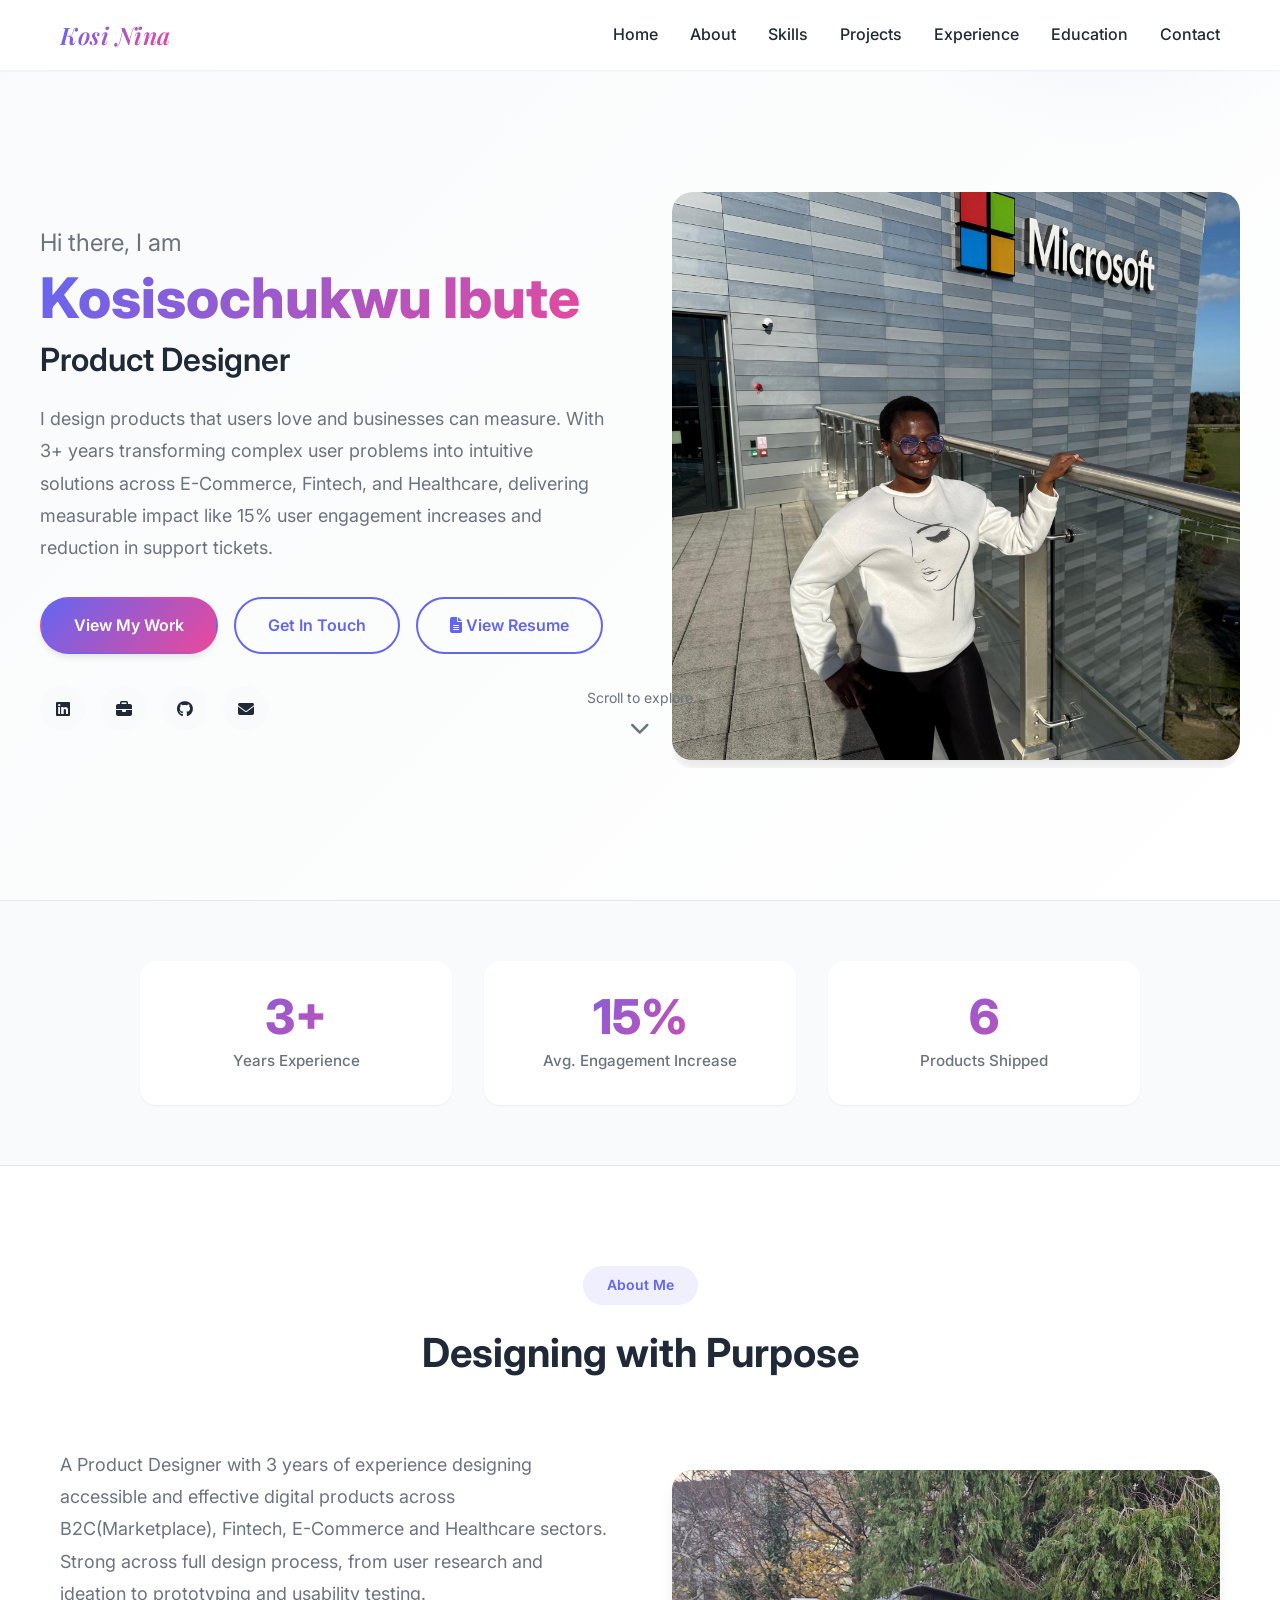
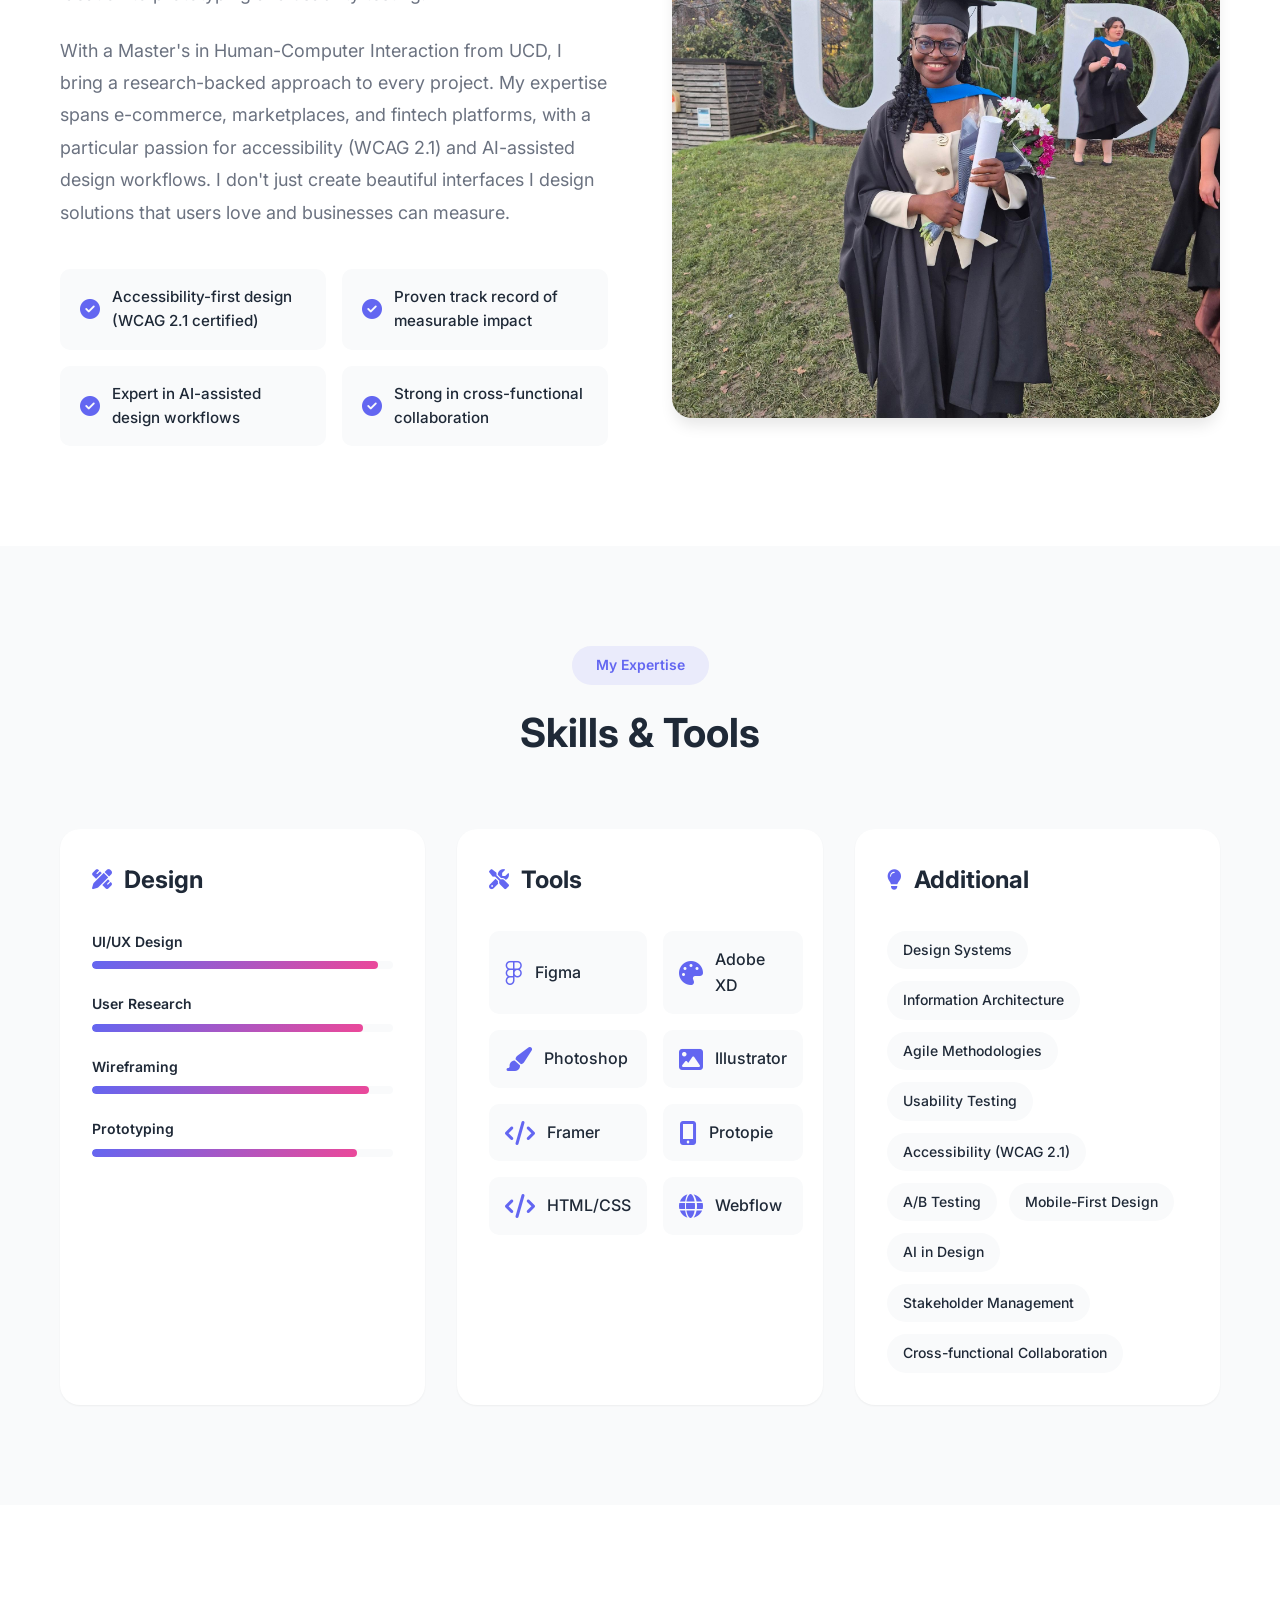
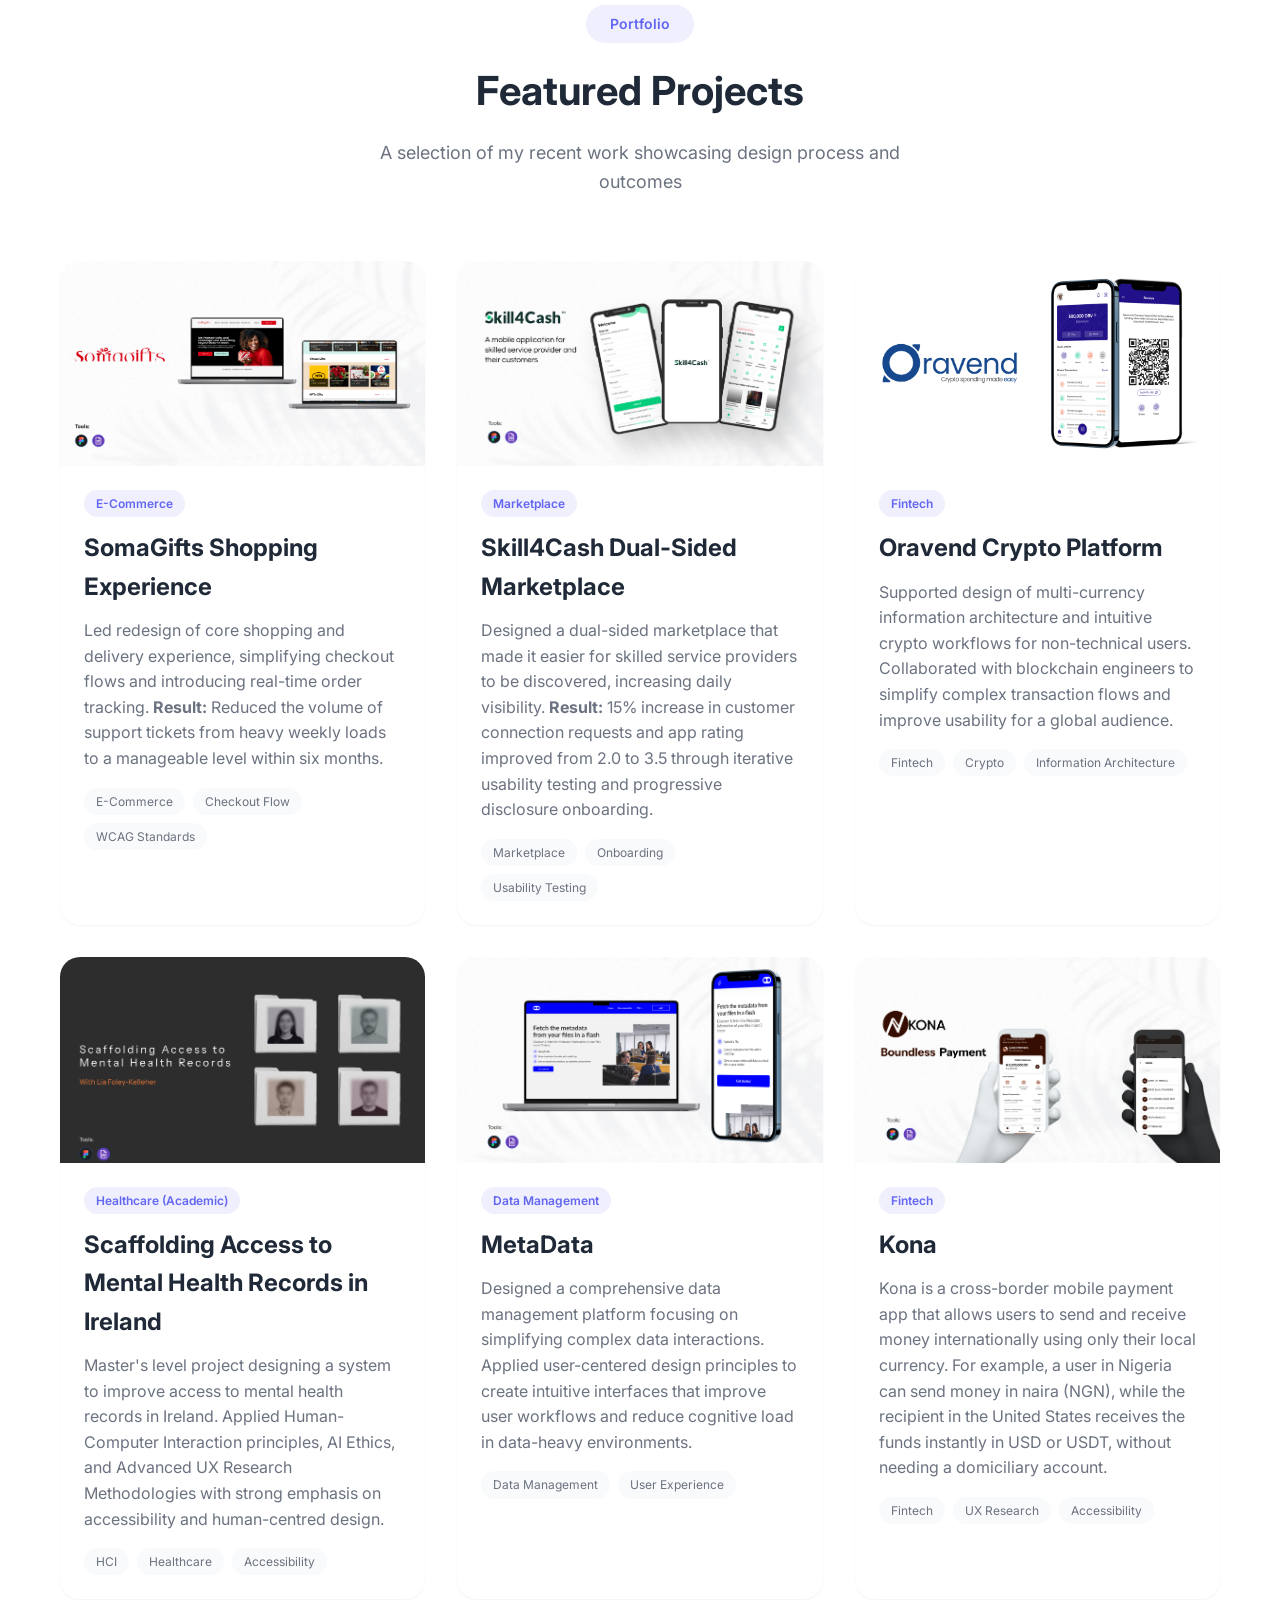
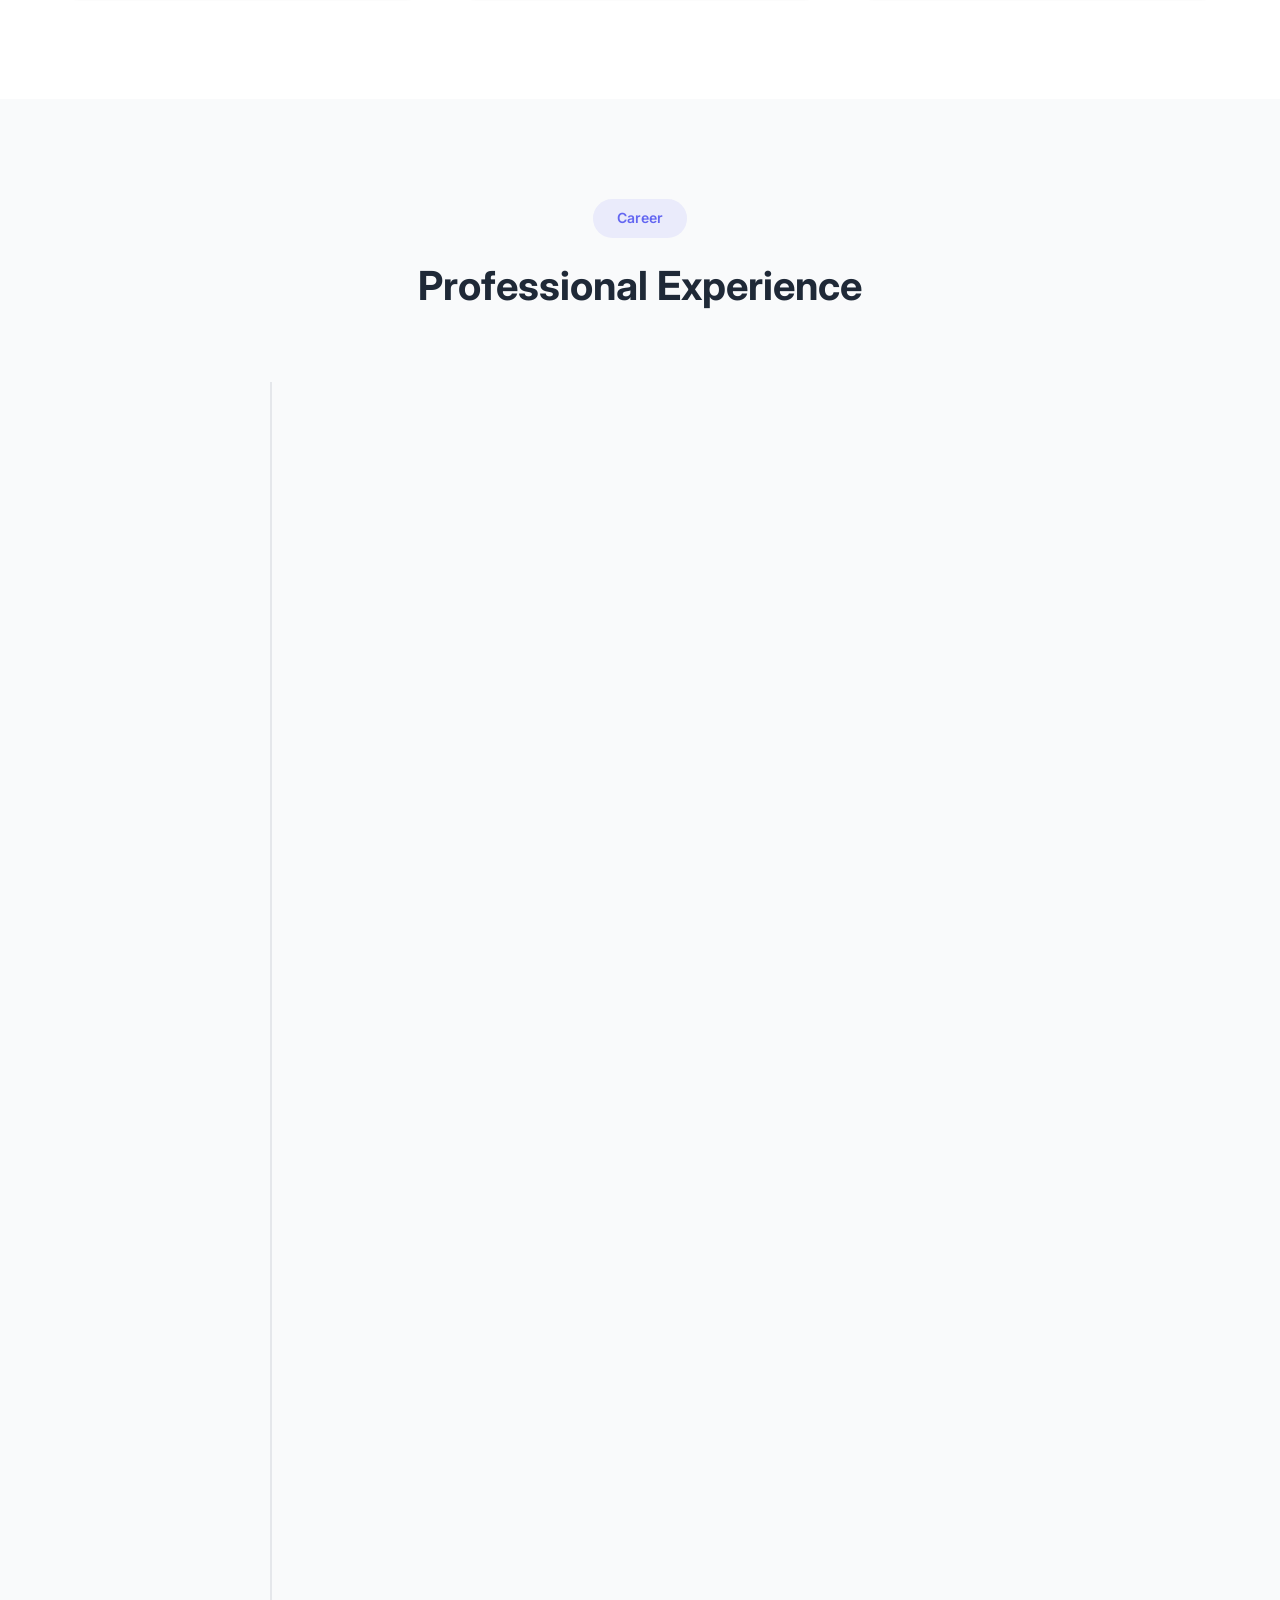
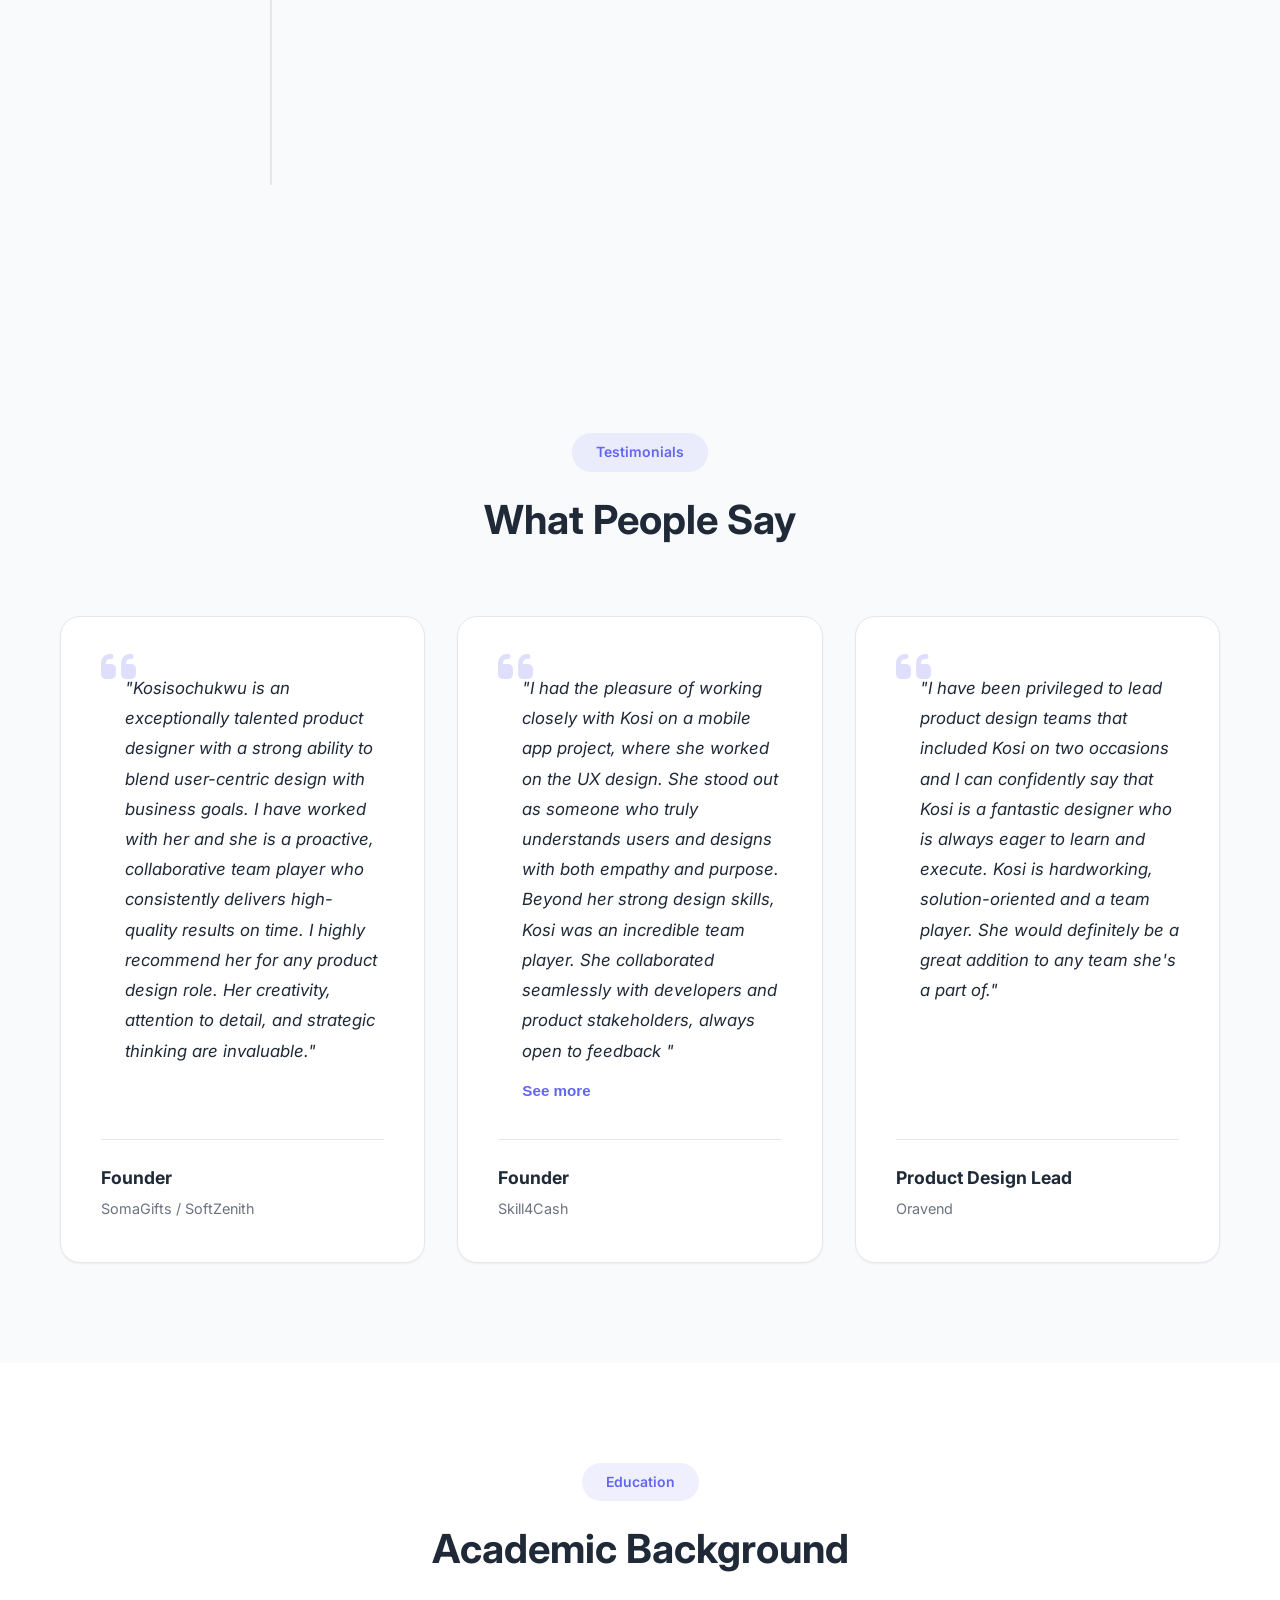
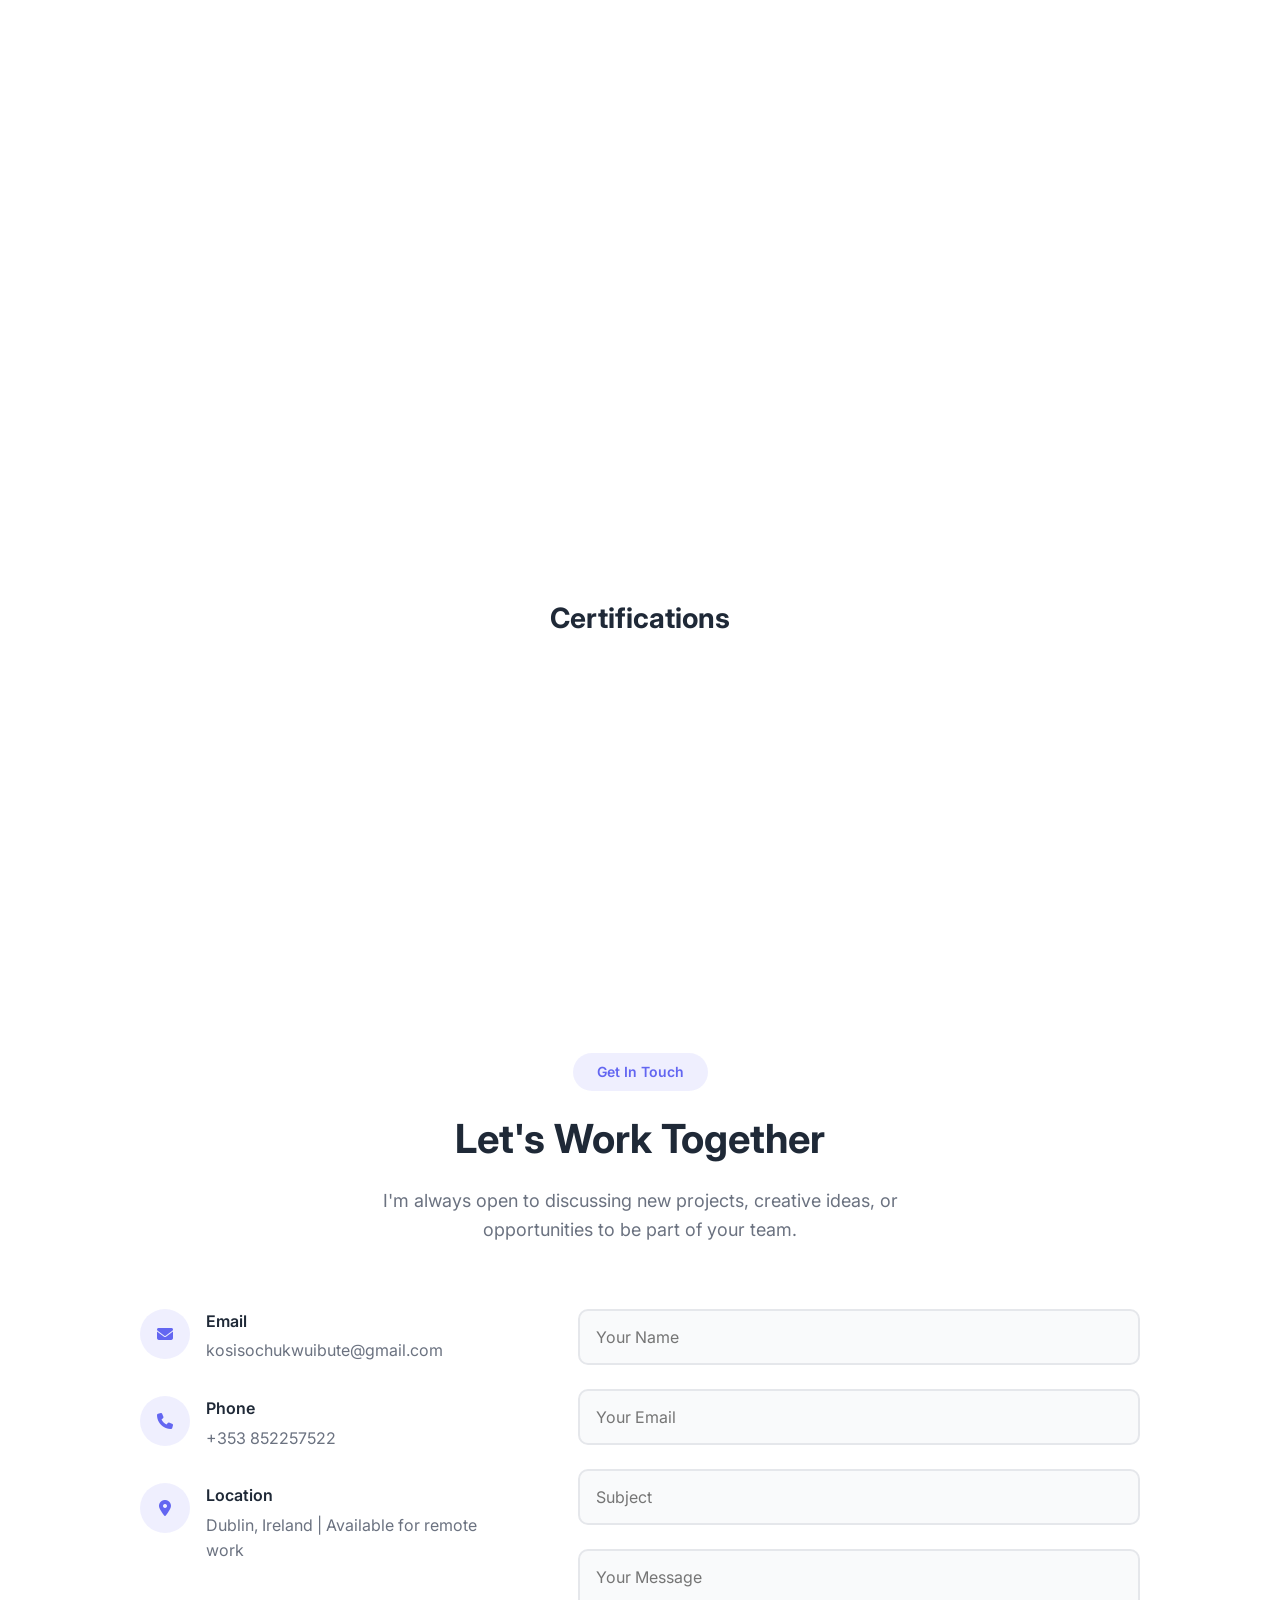
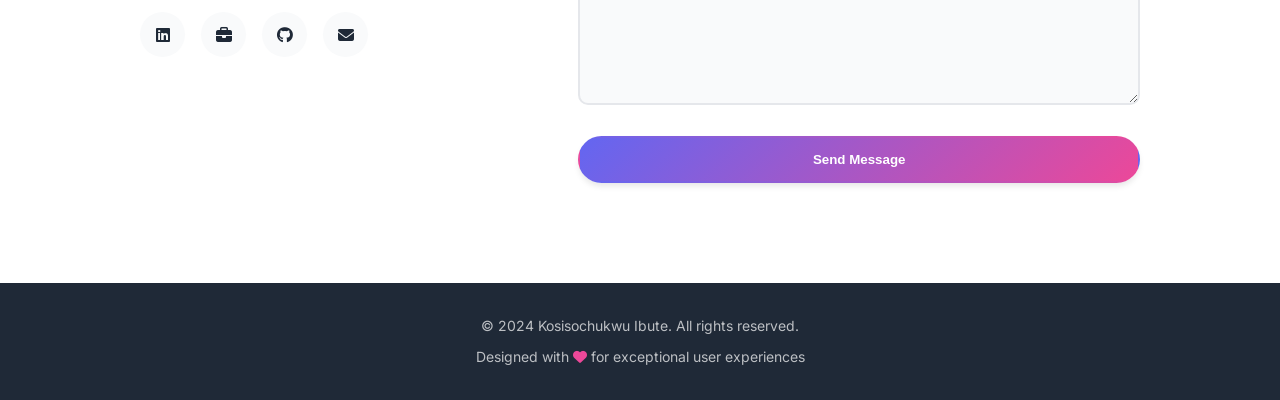
==== commit cdd9d297: "Update link in index.html to point to a new Google Drive document for sharing. This change replaces " ====
--- a/index.html
+++ b/index.html
@@ -65,7 +65,7 @@
               <a href="#projects" class="btn btn-primary">View My Work</a>
               <a href="#contact" class="btn btn-secondary">Get In Touch</a>
               <a
-                href="https://docs.google.com/document/d/1Z4t0O67H4bUrwllw7_n6N_5n6ng1xH-hvOZMWwkYQN8/view"
+                href="https://drive.google.com/file/d/1433asHFEy4UoRKcJDaeXXjDWdt0uphxg/view?usp=sharing"
                 class="btn btn-secondary"
                 target="_blank"
                 rel="noopener noreferrer"
--- a/styles.css
+++ b/styles.css
@@ -623,6 +623,7 @@
     border-radius: 10px;
     width: 0;
     transition: width 1s ease-out;
+    will-change: width;
 }
 
 .tools-grid {
@@ -1485,6 +1486,57 @@
         grid-template-columns: 1fr;
     }
 
+    .skills-grid {
+        grid-template-columns: 1fr;
+    }
+
+    .skill-category {
+        padding: 1.5rem;
+    }
+
+    .skill-items {
+        gap: 1.25rem;
+    }
+
+    .skill-item {
+        display: flex !important;
+        flex-direction: column !important;
+        gap: 0.5rem !important;
+        visibility: visible !important;
+    }
+
+    .skill-name {
+        display: block !important;
+        visibility: visible !important;
+    }
+
+    .skill-bar {
+        height: 10px !important;
+        width: 100% !important;
+        display: block !important;
+        visibility: visible !important;
+        opacity: 1 !important;
+        background: var(--bg-light) !important;
+        border-radius: 10px !important;
+        overflow: hidden !important;
+        position: relative !important;
+    }
+
+    .skill-progress {
+        height: 100% !important;
+        min-height: 10px !important;
+        width: 0;
+        display: block !important;
+        visibility: visible !important;
+        opacity: 1 !important;
+        background: var(--gradient-primary) !important;
+        border-radius: 10px !important;
+        position: relative !important;
+        z-index: 1 !important;
+        transition: width 1s ease-out !important;
+        will-change: width !important;
+    }
+
     .education-item {
         flex-direction: column;
         text-align: center;
